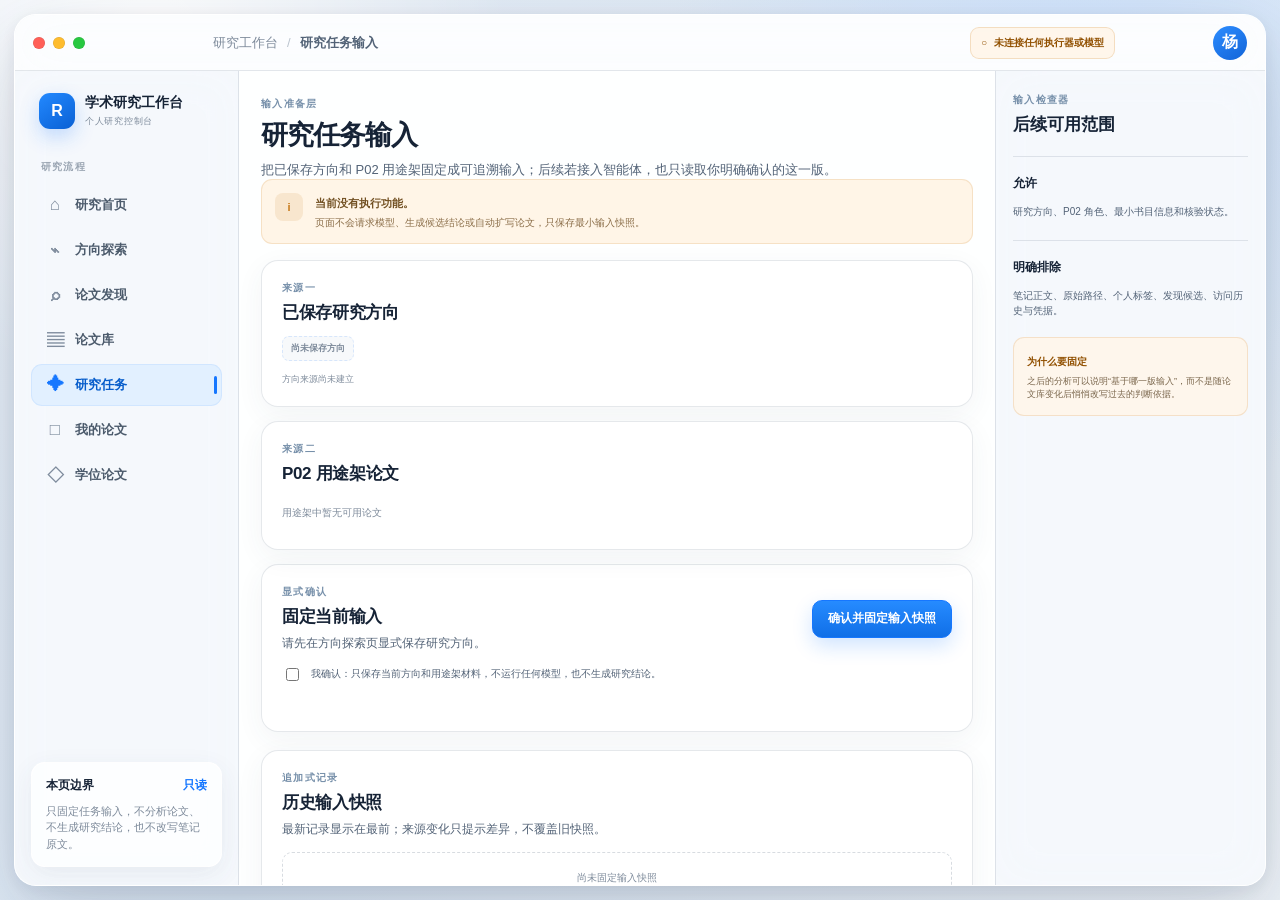
==== prototype/desktop/agent-tasks.html @ 5d662f17 "feat: add fixed research task input snapshots" ====
<!doctype html>
<html lang="zh-CN">
  <head>
    <meta charset="UTF-8" />
    <meta name="viewport" content="width=device-width, initial-scale=1" />
    <meta name="description" content="学术研究工作台只读研究任务输入快照与历史。" />
    <title>研究任务输入 · 学术研究工作台</title>
    <link rel="stylesheet" href="./styles.css" />
    <link rel="stylesheet" href="./agent-tasks.css" />
  </head>
  <body class="agent-tasks-page">
    <main class="app-window" aria-label="研究任务输入工作台">
      <header class="window-bar">
        <div class="traffic-lights" aria-hidden="true">
          <span class="traffic-light traffic-light--red"></span>
          <span class="traffic-light traffic-light--yellow"></span>
          <span class="traffic-light traffic-light--green"></span>
        </div>
        <div class="window-context"><span class="context-kicker">研究工作台</span><span class="context-divider">/</span><strong>研究任务输入</strong></div>
        <div class="agent-model-boundary" role="status"><span aria-hidden="true">○</span>未连接任何执行器或模型</div>
        <div class="window-actions"><button class="avatar-button" type="button" aria-label="用户菜单">杨</button></div>
      </header>

      <div class="workspace-shell agent-task-shell">
        <aside class="sidebar">
          <a class="brand" href="./index.html" aria-label="返回研究首页">
            <span class="brand-mark" aria-hidden="true">R</span>
            <span><strong>学术研究工作台</strong><small>个人研究控制台</small></span>
          </a>
          <nav class="primary-nav" aria-label="主导航">
            <p class="nav-caption">研究流程</p>
            <a class="nav-item" href="./index.html"><span aria-hidden="true">⌂</span><span>研究首页</span></a>
            <a class="nav-item" href="./directions.html"><span aria-hidden="true">⌁</span><span>方向探索</span></a>
            <a class="nav-item" href="../../local_library_output/desktop/discovery.html"><span aria-hidden="true">⌕</span><span>论文发现</span></a>
            <a class="nav-item" href="../../local_library_output/desktop/library.html"><span aria-hidden="true">▤</span><span>论文库</span></a>
            <a class="nav-item nav-item--active" href="./agent-tasks.html" aria-current="page"><span aria-hidden="true">✦</span><span>研究任务</span></a>
            <a class="nav-item" href="./p02.html"><span aria-hidden="true">□</span><span>我的论文</span></a>
            <a class="nav-item" href="./index.html#thesis"><span aria-hidden="true">◇</span><span>学位论文</span></a>
          </nav>
          <section class="sidebar-plan" aria-labelledby="snapshot-boundary-title">
            <div class="plan-title-row"><h2 id="snapshot-boundary-title">本页边界</h2><strong>只读</strong></div>
            <p>只固定任务输入，不分析论文、不生成研究结论，也不改写笔记原文。</p>
          </section>
        </aside>

        <section class="main-column agent-task-main">
          <div class="page-heading">
            <div>
              <p class="eyebrow">输入准备层</p>
              <h1>研究任务输入</h1>
              <p>把已保存方向和 P02 用途架固定成可追溯输入；后续若接入智能体，也只读取你明确确认的这一版。</p>
            </div>
          </div>

          <section class="theory-boundary" aria-label="模型连接边界">
            <span aria-hidden="true">i</span>
            <div><strong>当前没有执行功能。</strong><p>页面不会请求模型、生成候选结论或自动扩写论文，只保存最小输入快照。</p></div>
          </section>

          <div class="agent-input-grid">
            <section class="panel agent-input-card" aria-labelledby="agent-direction-title">
              <div class="section-heading"><div><p class="eyebrow">来源一</p><h2 id="agent-direction-title">已保存研究方向</h2></div></div>
              <div class="agent-tag-list" id="agent-direction-tags"></div>
              <p class="agent-source-meta" id="agent-direction-meta">正在读取方向来源</p>
            </section>

            <section class="panel agent-input-card" aria-labelledby="agent-paper-title">
              <div class="section-heading"><div><p class="eyebrow">来源二</p><h2 id="agent-paper-title">P02 用途架论文</h2></div></div>
              <ul class="agent-paper-list" id="agent-paper-list"></ul>
            </section>
          </div>

          <section class="panel agent-confirm-panel" aria-labelledby="agent-confirm-title">
            <div class="section-heading">
              <div><p class="eyebrow">显式确认</p><h2 id="agent-confirm-title">固定当前输入</h2><p id="agent-input-status" aria-live="polite">正在核对输入</p></div>
              <button class="button button--primary" id="save-input-snapshot" type="button">确认并固定输入快照</button>
            </div>
            <label class="agent-confirm-check"><input id="snapshot-confirm" type="checkbox" />我确认：只保存当前方向和用途架材料，不运行任何模型，也不生成研究结论。</label>
            <p class="agent-page-status" id="agent-page-status" role="status" aria-live="polite"></p>
          </section>

          <section class="panel" aria-labelledby="snapshot-history-title">
            <div class="section-heading">
              <div><p class="eyebrow">追加式记录</p><h2 id="snapshot-history-title">历史输入快照</h2><p>最新记录显示在最前；来源变化只提示差异，不覆盖旧快照。</p></div>
            </div>
            <ol class="agent-snapshot-history" id="snapshot-history"></ol>
          </section>
        </section>

        <aside class="inspector agent-task-inspector" aria-labelledby="agent-inspector-title">
          <div class="inspector-heading"><div><p class="eyebrow">输入检查器</p><h2 id="agent-inspector-title">后续可用范围</h2></div></div>
          <section class="inspector-section"><h3>允许</h3><p>研究方向、P02 角色、最小书目信息和核验状态。</p></section>
          <section class="inspector-section"><h3>明确排除</h3><p>笔记正文、原始路径、个人标签、发现候选、访问历史与凭据。</p></section>
          <section class="agent-inspector-boundary"><strong>为什么要固定</strong><p>之后的分析可以说明“基于哪一版输入”，而不是随论文库变化后悄悄改写过去的判断依据。</p></section>
        </aside>
      </div>
    </main>
    <script type="module" src="./agent-tasks.mjs"></script>
  </body>
</html>
---- prototype/desktop/styles.css ----
:root {
  color-scheme: light;
  --ink: #162336;
  --ink-soft: #536377;
  --muted: #7e8b9b;
  --line: rgba(40, 64, 91, 0.12);
  --line-strong: rgba(40, 64, 91, 0.18);
  --surface: rgba(255, 255, 255, 0.92);
  --surface-solid: #ffffff;
  --surface-subtle: #f5f8fb;
  --blue: #1677ff;
  --blue-deep: #075dcb;
  --blue-soft: #eaf4ff;
  --green: #1f9d6a;
  --green-soft: #eaf8f2;
  --amber: #c77818;
  --amber-deep: #915000;
  --amber-soft: #fff5e7;
  --shadow: 0 30px 80px rgba(35, 52, 75, 0.18), 0 4px 18px rgba(35, 52, 75, 0.08);
  font-family: -apple-system, BlinkMacSystemFont, "SF Pro Display", "PingFang SC", "Microsoft YaHei", sans-serif;
}

* { box-sizing: border-box; }

html { min-width: 1220px; height: 100%; min-height: 0; overflow: hidden; background: #dfe8f3; }

body {
  margin: 0;
  height: 100vh;
  min-height: 0;
  padding: 14px;
  color: var(--ink);
  background:
    radial-gradient(circle at 16% 8%, rgba(255, 255, 255, 0.96), transparent 28%),
    radial-gradient(circle at 88% 18%, rgba(210, 231, 255, 0.82), transparent 32%),
    linear-gradient(135deg, #e8eef5 0%, #dce8f5 48%, #eef3f8 100%);
  overflow: hidden;
}

button, input, select { font: inherit; }
button, a, select { -webkit-tap-highlight-color: transparent; }
a { color: inherit; text-decoration: none; }
button { color: inherit; }

.app-window {
  width: 100%;
  min-width: 1192px;
  height: 100%;
  min-height: 0;
  margin: 0;
  overflow: hidden;
  border: 1px solid rgba(255, 255, 255, 0.92);
  border-radius: 22px;
  background: rgba(246, 249, 252, 0.92);
  box-shadow: var(--shadow);
  backdrop-filter: blur(26px) saturate(135%);
}

.window-bar {
  height: 56px;
  display: grid;
  grid-template-columns: 160px 1fr minmax(320px, 430px) 112px;
  align-items: center;
  gap: 20px;
  padding: 0 18px;
  border-bottom: 1px solid var(--line);
  background: rgba(255, 255, 255, 0.68);
  backdrop-filter: blur(24px) saturate(150%);
}

.traffic-lights { display: flex; gap: 8px; align-items: center; }
.traffic-light { width: 12px; height: 12px; border-radius: 50%; box-shadow: inset 0 0 0 0.5px rgba(0,0,0,.12); }
.traffic-light--red { background: #ff5f57; }
.traffic-light--yellow { background: #febc2e; }
.traffic-light--green { background: #28c840; }

.window-context { display: flex; gap: 9px; align-items: center; font-size: 13px; color: var(--ink-soft); }
.context-kicker { color: var(--muted); }
.context-divider { color: #bbc4ce; }

.command-search {
  min-height: 36px;
  display: grid;
  grid-template-columns: auto 1fr auto;
  gap: 9px;
  align-items: center;
  padding: 0 11px;
  border: 1px solid var(--line-strong);
  border-radius: 10px;
  background: rgba(255,255,255,.82);
  color: var(--muted);
  box-shadow: inset 0 1px rgba(255,255,255,.9);
}
.command-search input { min-width: 0; border: 0; outline: 0; background: transparent; color: var(--ink); }
.command-search:focus-within { border-color: rgba(22,119,255,.52); box-shadow: 0 0 0 3px rgba(22,119,255,.12), inset 0 1px rgba(255,255,255,.9); }
.command-search kbd { padding: 2px 6px; border: 1px solid var(--line); border-radius: 5px; background: #f7f9fb; color: var(--muted); font-size: 11px; }

.window-actions { display: flex; justify-content: flex-end; align-items: center; gap: 8px; }
.icon-button, .avatar-button { width: 34px; height: 34px; border: 0; border-radius: 10px; cursor: pointer; }
.icon-button { background: rgba(255,255,255,.64); color: var(--ink-soft); }
.avatar-button { border-radius: 50%; background: linear-gradient(145deg, #2d8dff, #1264d8); color: white; font-weight: 700; }

.workspace-shell {
  height: calc(100% - 56px);
  display: grid;
  grid-template-columns: 242px minmax(690px, 1fr) 294px;
}

.sidebar, .inspector {
  min-height: 0;
  background: rgba(245, 249, 253, 0.72);
  backdrop-filter: blur(22px) saturate(140%);
}

.sidebar {
  position: relative;
  padding: 22px 16px 18px;
  border-right: 1px solid var(--line);
}

.brand { display: flex; align-items: center; gap: 10px; padding: 0 8px 22px; }
.brand-mark { width: 36px; height: 36px; display: grid; place-items: center; border-radius: 11px; background: linear-gradient(145deg, #2389ff, #0960d4); color: white; font-weight: 800; box-shadow: 0 8px 20px rgba(22,119,255,.24); }
.brand strong { display: block; font-size: 14px; }
.brand small { display: block; margin-top: 3px; color: var(--muted); font-size: 9px; letter-spacing: .08em; }

.nav-caption { margin: 9px 10px 7px; color: #9aa5b2; font-size: 10px; font-weight: 700; letter-spacing: .12em; text-transform: uppercase; }
.nav-caption--spaced { margin-top: 20px; }
.primary-nav { display: grid; gap: 3px; }
.nav-item { position: relative; min-height: 42px; display: grid; grid-template-columns: 24px 1fr; align-items: center; gap: 8px; padding: 0 12px; border-radius: 11px; color: #4c5b6c; font-size: 13px; font-weight: 600; }
.nav-item > span:first-child { color: #7f8c9d; font-size: 17px; text-align: center; }
.nav-item:hover { background: rgba(255,255,255,.72); }
.nav-item--active { background: rgba(224, 239, 255, .92); color: var(--blue-deep); box-shadow: inset 0 0 0 1px rgba(22,119,255,.08); }
.nav-item--active::after { content: ""; position: absolute; right: 5px; width: 3px; height: 18px; border-radius: 999px; background: var(--blue); }
.nav-item--active > span:first-child { color: var(--blue); }

.sidebar-plan { position: absolute; left: 16px; right: 16px; bottom: 18px; padding: 14px; border: 1px solid rgba(255,255,255,.9); border-radius: 14px; background: rgba(255,255,255,.76); box-shadow: 0 8px 26px rgba(55,76,102,.08); }
.plan-title-row, .progress-header, .inspector-title-row { display: flex; align-items: center; justify-content: space-between; gap: 12px; }
.sidebar-plan h2, .progress-header h3, .inspector-title-row h3 { margin: 0; font-size: 12px; }
.sidebar-plan strong { color: var(--blue); font-size: 12px; }
.sidebar-plan p { margin: 9px 0 0; color: var(--muted); font-size: 11px; line-height: 1.5; }
.progress-track { height: 5px; margin-top: 9px; overflow: hidden; border-radius: 999px; background: #e6ebf0; }
.progress-track span { display: block; height: 100%; border-radius: inherit; background: linear-gradient(90deg, #36a0ff, #1677ff); }

.main-column { min-width: 0; min-height: 0; overflow-y: auto; padding: 26px 30px 48px; background: rgba(255,255,255,.88); scroll-behavior: smooth; }
.page-heading { display: flex; justify-content: space-between; gap: 24px; align-items: flex-start; }
.eyebrow { margin: 0 0 6px; color: #7790aa; font-size: 10px; font-weight: 800; letter-spacing: .13em; }
.page-heading h1 { margin: 0; font-size: clamp(25px, 2.1vw, 34px); letter-spacing: -.035em; }
.page-heading > div:first-child > p:last-child { margin: 8px 0 0; color: var(--ink-soft); font-size: 13px; }
.heading-actions { display: flex; flex-shrink: 0; gap: 9px; padding-top: 2px; }
.heading-actions .button { white-space: nowrap; }
.button { min-height: 38px; display: inline-flex; align-items: center; justify-content: center; gap: 7px; padding: 0 15px; border: 1px solid transparent; border-radius: 10px; cursor: pointer; font-weight: 700; font-size: 12px; }
.button--primary { border-color: var(--blue); background: linear-gradient(180deg, #268bff, #106fe7); color: white; box-shadow: 0 8px 20px rgba(22,119,255,.2); }
.button--secondary { border-color: var(--line-strong); background: rgba(255,255,255,.82); color: var(--ink-soft); }
.button--small { min-height: 34px; padding-inline: 13px; }
.button--full { width: 100%; }
.text-button { border: 0; background: transparent; color: var(--blue-deep); cursor: pointer; font-size: 12px; font-weight: 700; }

.research-path { margin-top: 24px; padding: 18px 20px 16px; border: 1px solid var(--line); border-radius: 16px; background: linear-gradient(145deg, rgba(246,250,255,.96), rgba(255,255,255,.92)); }
.section-heading { display: flex; justify-content: space-between; align-items: flex-start; gap: 20px; }
.section-heading--compact { align-items: center; }
.section-heading h2 { margin: 0; font-size: 17px; letter-spacing: -.02em; }
.section-heading p:last-child:not(.eyebrow) { max-width: 620px; margin: 6px 0 0; color: var(--ink-soft); font-size: 12px; line-height: 1.55; }
.path-summary { padding: 6px 10px; border: 1px solid rgba(22,119,255,.14); border-radius: 8px; background: var(--blue-soft); color: var(--blue-deep); font-size: 11px; font-weight: 700; }
.path-steps { list-style: none; display: grid; grid-template-columns: repeat(6, 1fr); gap: 0; margin: 17px 0 0; padding: 0; }
.path-step { position: relative; min-width: 0; display: grid; grid-template-columns: 28px 1fr; grid-template-rows: auto auto; column-gap: 9px; align-items: center; color: var(--muted); }
.path-step:not(:last-child)::after { content: ""; position: absolute; top: 14px; left: calc(100% - 20px); right: 10px; height: 1px; background: #d9e1e9; }
.path-step > span { grid-row: 1 / 3; width: 28px; height: 28px; display: grid; place-items: center; border: 1px solid #d4dde6; border-radius: 50%; background: white; font-size: 11px; font-weight: 800; }
.path-step strong { overflow: hidden; color: var(--ink-soft); font-size: 12px; text-overflow: ellipsis; white-space: nowrap; }
.path-step small { margin-top: 2px; font-size: 10px; }
.path-step--done > span { border-color: #8ed8bb; background: var(--green-soft); color: var(--green); }
.path-step--active > span { border-color: var(--blue); background: var(--blue); color: white; box-shadow: 0 0 0 4px rgba(22,119,255,.10); }
.path-step--active strong { color: var(--blue-deep); }

.panel { margin-top: 18px; padding: 20px; border: 1px solid var(--line); border-radius: 17px; background: var(--surface-solid); box-shadow: 0 8px 28px rgba(47,68,92,.055); }
.filter-grid { display: grid; grid-template-columns: repeat(3, minmax(0, 1fr)); gap: 10px 12px; margin-top: 18px; }
.filter-group { min-width: 0; margin: 0; padding: 10px 12px 12px; border: 1px solid var(--line); border-radius: 12px; background: #fbfcfe; }
.filter-group:last-child { grid-column: 1 / -1; }
.filter-group legend { padding: 0 5px; color: #586c81; font-size: 11px; font-weight: 800; }
.filter-chip { min-height: 30px; margin: 3px 5px 0 0; padding: 0 10px; border: 1px solid #dde5ed; border-radius: 8px; background: white; color: #5a697a; cursor: pointer; font-size: 11px; }
.filter-chip:hover { border-color: #a9cbee; }
.filter-chip--selected { border-color: rgba(22,119,255,.34); background: var(--blue-soft); color: var(--blue-deep); font-weight: 700; box-shadow: inset 0 0 0 1px rgba(22,119,255,.04); }
.filter-footer { display: flex; justify-content: space-between; align-items: center; gap: 18px; margin-top: 16px; padding-top: 14px; border-top: 1px solid var(--line); }
.filter-footer p { margin: 0; color: var(--muted); font-size: 11px; }
.filter-footer p strong { color: var(--ink-soft); }
.selection-dot { display: inline-block; width: 7px; height: 7px; margin-right: 7px; border-radius: 50%; background: var(--blue); box-shadow: 0 0 0 4px var(--blue-soft); }

.direction-snapshot { display: grid; grid-template-columns: minmax(0, 1.35fr) minmax(250px, .65fr); gap: 14px; margin-top: 17px; }
.direction-snapshot-main, .direction-next-card { border: 1px solid var(--line); border-radius: 14px; }
.direction-snapshot-main { padding: 16px; background: linear-gradient(145deg, #fbfdff, #f3f8ff); }
.direction-snapshot-main h3 { margin: 0; font-size: 14px; }
.direction-tag-list { display: flex; flex-wrap: wrap; gap: 7px; margin-top: 13px; }
.direction-tag-list span { padding: 5px 8px; border: 1px solid rgba(22,119,255,.16); border-radius: 7px; background: white; color: var(--blue-deep); font-size: 10px; font-weight: 700; }
.direction-metrics { display: grid; grid-template-columns: repeat(3, 1fr); gap: 8px; margin: 15px 0 0; padding-top: 13px; border-top: 1px solid var(--line); }
.direction-metrics div { display: flex; align-items: baseline; justify-content: space-between; gap: 8px; }
.direction-metrics dt { color: var(--muted); font-size: 10px; }
.direction-metrics dd { margin: 0; color: var(--ink); font-size: 13px; font-weight: 800; }
.direction-next-card { display: grid; grid-template-columns: 30px 1fr; align-content: start; gap: 10px; padding: 15px; background: linear-gradient(150deg, #fff, #f6fbf8); }
.direction-next-card .button { grid-column: 1 / -1; margin-top: 4px; }
.direction-next-icon { width: 30px; height: 30px; display: grid; place-items: center; border-radius: 9px; background: var(--green-soft); color: var(--green); font-weight: 900; }
.direction-next-card strong { font-size: 12px; }
.direction-next-card p { margin: 5px 0 0; color: var(--ink-soft); font-size: 10px; line-height: 1.5; }

.discovery-command-summary { display: flex; align-items: center; gap: 9px; font-size: 12px; }
.discovery-shell { grid-template-columns: 242px minmax(690px, 1fr) 300px; }
.discovery-main { padding-bottom: 34px; }
.discovery-panel { margin-top: 22px; }
.discovery-mode-tabs { display: flex; gap: 6px; padding: 5px; border: 1px solid var(--line); border-radius: 12px; background: var(--surface-subtle); }
.discovery-mode-tabs button { min-height: 34px; padding: 0 13px; border: 0; border-radius: 8px; background: transparent; color: var(--ink-soft); cursor: pointer; font-weight: 700; font-size: 12px; }
.discovery-mode-tabs button[aria-selected="true"] { background: white; color: var(--blue-deep); box-shadow: 0 3px 10px rgba(47,68,92,.09); }
.discovery-panel > section { margin-top: 20px; }
.discovery-form { display: grid; grid-template-columns: minmax(0, 1fr) minmax(180px, .42fr); gap: 12px; margin-top: 17px; }
.discovery-form label { display: grid; gap: 6px; color: var(--ink-soft); font-size: 11px; font-weight: 700; }
.discovery-form textarea, .discovery-form input, .discovery-form select { width: 100%; min-width: 0; border: 1px solid var(--line-strong); border-radius: 9px; background: white; color: var(--ink); padding: 9px 10px; resize: vertical; outline: 0; font: inherit; font-weight: 500; }
.discovery-form textarea:focus, .discovery-form input:focus, .discovery-form select:focus { border-color: rgba(22,119,255,.55); box-shadow: 0 0 0 3px rgba(22,119,255,.1); }
.discovery-form-actions { display: flex; grid-column: 1 / -1; gap: 9px; }
.discovery-status { min-height: 18px; margin: 12px 0 0; color: var(--muted); font-size: 11px; line-height: 1.5; }
.discovery-results { margin-top: 16px; padding-top: 15px; border-top: 1px solid var(--line); outline: 0; }
.result-header { display: flex; align-items: center; justify-content: space-between; gap: 10px; }
.result-header h3, .access-result h3 { margin: 0; font-size: 13px; }
.result-header span { color: var(--muted); font-size: 11px; }
.discovery-result-list, .candidate-queue-list { display: grid; gap: 9px; margin-top: 12px; }
.discovery-result-card, .candidate-queue-card { padding: 12px; border: 1px solid var(--line); border-radius: 11px; background: linear-gradient(145deg, #fff, #f8fbfe); }
.discovery-result-card h3, .candidate-queue-card h3 { margin: 0; font-size: 12px; line-height: 1.45; }
.discovery-result-card p, .candidate-queue-card p { margin: 6px 0 0; color: var(--muted); font-size: 10px; line-height: 1.45; }
.discovery-result-card > div, .candidate-queue-card > div { display: flex; flex-wrap: wrap; gap: 7px; margin-top: 10px; }
.discovery-result-card a, .discovery-result-card button, .candidate-queue-card button { border: 1px solid rgba(22,119,255,.18); border-radius: 7px; background: white; color: var(--blue-deep); padding: 5px 8px; cursor: pointer; font-size: 10px; font-weight: 700; }
.access-guide { padding-top: 1px; }
.access-result { margin-top: 16px; padding: 14px; border: 1px solid rgba(22,119,255,.16); border-radius: 12px; background: var(--blue-soft); }
.access-result > p, .access-result ol { color: var(--ink-soft); font-size: 11px; line-height: 1.6; }
.access-result li { margin: 5px 0; }
.access-result a { color: var(--blue-deep); text-decoration: underline; text-underline-offset: 2px; }
.access-result label { display: grid; gap: 6px; margin-top: 12px; color: var(--ink-soft); font-size: 11px; font-weight: 700; }
.access-warnings { margin: 11px 0 0; padding-left: 18px; color: var(--amber-deep); font-size: 10px; line-height: 1.5; }
.discovery-inspector { padding: 24px 16px; overflow-y: auto; }
.candidate-boundary { margin: 13px 0; padding: 10px; border-radius: 10px; background: var(--amber-soft); color: var(--amber-deep); font-size: 11px; line-height: 1.5; }
.candidate-counts { display: grid; grid-template-columns: repeat(2, 1fr); gap: 8px; margin: 0; }
.candidate-counts div { padding: 9px; border: 1px solid var(--line); border-radius: 9px; background: white; }
.candidate-counts dt { color: var(--muted); font-size: 10px; }.candidate-counts dd { margin: 5px 0 0; color: var(--ink); font-size: 17px; font-weight: 800; }

.reading-summary-grid { display: grid; grid-template-columns: repeat(3, 1fr); gap: 12px; margin-top: 16px; }
.reading-summary-grid article { display: grid; grid-template-columns: 1fr auto; align-items: center; gap: 8px; padding: 14px; border: 1px solid var(--line); border-radius: 12px; background: linear-gradient(150deg, #fff, #f9fbfd); }
.reading-summary-grid strong { font-size: 22px; }
.reading-summary-grid small { grid-column: 1 / -1; color: var(--muted); font-size: 10px; }

.project-grid { display: grid; grid-template-columns: repeat(3, minmax(0, 1fr)); gap: 12px; margin-top: 16px; }
.project-card { min-width: 0; padding: 15px; border: 1px solid var(--line); border-radius: 13px; background: linear-gradient(160deg, #fff, #f9fbfd); }
.project-card--published { background: linear-gradient(160deg, #fff, #f3fbf7); }
.project-card--active { border-color: rgba(22,119,255,.25); background: linear-gradient(160deg, #fff, #eef6ff); box-shadow: 0 10px 24px rgba(22,119,255,.08); }
.project-card-top { display: flex; justify-content: space-between; align-items: center; gap: 9px; }
code { padding: 3px 6px; border-radius: 6px; background: #edf1f5; color: #34465a; font-family: "SFMono-Regular", Consolas, monospace; font-size: 10px; font-weight: 800; }
.status { display: inline-flex; align-items: center; min-height: 23px; padding: 0 8px; border-radius: 999px; background: #eef1f4; color: #667487; font-size: 10px; font-weight: 800; }
.status--published { background: var(--green-soft); color: var(--green); }
.status--active { background: var(--blue-soft); color: var(--blue-deep); }
.project-card h3 { min-height: 40px; margin: 13px 0 7px; font-size: 13px; line-height: 1.5; }
.project-card p { min-height: 51px; margin: 0; color: var(--ink-soft); font-size: 11px; line-height: 1.55; }
.project-meta { display: flex; justify-content: space-between; gap: 8px; margin-top: 12px; padding-top: 10px; border-top: 1px solid var(--line); color: var(--muted); font-size: 10px; }
.project-card-link { display: block; border-radius: 10px; }
.project-card-link:focus-visible { outline: 3px solid rgba(22,119,255,.22); outline-offset: 4px; }

.sort-control { display: flex; align-items: center; gap: 7px; color: var(--muted); font-size: 11px; }
.sort-control select { min-height: 32px; padding: 0 28px 0 10px; border: 1px solid var(--line-strong); border-radius: 8px; background: white; color: var(--ink-soft); }
.direction-library-toolbar { display: flex; justify-content: space-between; align-items: center; gap: 18px; margin-top: 15px; padding-bottom: 12px; border-bottom: 1px solid var(--line); }
.state-tabs { display: flex; gap: 5px; }
.state-tab { min-height: 31px; padding: 0 10px; border: 0; border-radius: 8px; background: transparent; color: var(--muted); cursor: pointer; font-size: 11px; }
.state-tab span { margin-left: 4px; }
.state-tab--active { background: var(--blue-soft); color: var(--blue-deep); font-weight: 800; }
.direction-library-toolbar > p { margin: 0; color: var(--muted); font-size: 10px; }
.paper-list { display: grid; }
.paper-row { display: grid; grid-template-columns: 58px minmax(0, 1fr) 116px 34px; gap: 12px; align-items: center; padding: 14px 4px; border-bottom: 1px solid var(--line); }
.paper-row:last-child { border-bottom: 0; }
.paper-state { justify-self: start; padding: 5px 8px; border-radius: 7px; background: #f0f2f5; color: #6f7c8b; font-size: 10px; font-weight: 800; }
.paper-state--completed { background: var(--green-soft); color: var(--green); }
.paper-state--reading { background: var(--blue-soft); color: var(--blue-deep); }
.paper-state--queued { background: var(--amber-soft); color: var(--amber); }
.paper-main { min-width: 0; }
.paper-title-row { display: flex; align-items: center; gap: 8px; color: var(--muted); font-size: 10px; }
.paper-main h3 { margin: 6px 0 3px; overflow: hidden; font-size: 12px; text-overflow: ellipsis; white-space: nowrap; }
.paper-main p { margin: 0; overflow: hidden; color: var(--ink-soft); font-size: 11px; text-overflow: ellipsis; white-space: nowrap; }
.paper-contribution { display: grid; justify-items: start; gap: 6px; }
.paper-contribution small { color: var(--muted); font-size: 10px; }
.contribution { padding: 4px 7px; border-radius: 6px; background: #eef2f6; color: #5f6f80; font-size: 10px; font-weight: 800; }
.contribution--foundational { background: #f0eefe; color: #6351bd; }
.contribution--method { background: var(--blue-soft); color: var(--blue-deep); }
.contribution--practical { background: var(--green-soft); color: var(--green); }
.contribution--combination { background: var(--amber-soft); color: var(--amber); }
.paper-action { width: 30px; height: 30px; border: 1px solid var(--line); border-radius: 8px; background: white; color: var(--blue); cursor: pointer; }
.empty-state { display: grid; justify-items: center; gap: 6px; padding: 34px; color: var(--ink-soft); }
.empty-state span { color: var(--muted); font-size: 11px; }

.inspector { overflow-y: auto; padding: 22px 18px; border-left: 1px solid var(--line); }
.inspector-heading { display: flex; justify-content: space-between; align-items: center; }
.inspector-heading h2 { margin: 0; font-size: 17px; }
.current-project-card { margin-top: 16px; padding: 15px; border: 1px solid rgba(22,119,255,.16); border-radius: 14px; background: rgba(255,255,255,.82); box-shadow: 0 8px 24px rgba(47,68,92,.06); }
.current-project-card h3 { margin: 13px 0 8px; font-size: 14px; line-height: 1.45; }
.current-project-card p { margin: 0; color: var(--ink-soft); font-size: 11px; line-height: 1.6; }
.inspector-section { margin-top: 20px; padding-top: 18px; border-top: 1px solid var(--line); }
.inspector-section > h3 { margin: 0 0 12px; font-size: 12px; }
.progress-header strong { color: var(--blue); font-size: 13px; }
.progress-track--blue { height: 6px; }
.progress-list { display: grid; gap: 8px; margin: 13px 0 0; }
.progress-list div { display: flex; justify-content: space-between; gap: 10px; font-size: 11px; }
.progress-list dt { color: var(--muted); }
.progress-list dd { margin: 0; color: var(--ink-soft); font-weight: 700; }
.count-badge { min-width: 22px; height: 22px; display: grid; place-items: center; border-radius: 999px; background: var(--amber-soft); color: var(--amber); font-size: 10px; font-weight: 800; }
.blocker-list, .check-list { list-style: none; display: grid; gap: 8px; margin: 12px 0 0; padding: 0; }
.blocker-list li { display: grid; grid-template-columns: 25px 1fr; gap: 9px; padding: 10px; border-radius: 10px; background: var(--amber-soft); }
.blocker-list li > span { width: 22px; height: 22px; display: grid; place-items: center; border-radius: 7px; background: rgba(199,120,24,.12); color: var(--amber); font-size: 10px; font-weight: 900; }
.blocker-list strong, .blocker-list small { display: block; }
.blocker-list strong { color: #725022; font-size: 11px; }
.blocker-list small { margin-top: 3px; color: #9a7a4e; font-size: 10px; line-height: 1.4; }
.check-list li { display: flex; align-items: center; gap: 8px; color: var(--ink-soft); font-size: 11px; }
.check-list span { color: var(--green); font-weight: 900; }
.thesis-map { margin-top: 20px; padding: 14px; border: 1px solid var(--line); border-radius: 13px; background: rgba(255,255,255,.78); }
.thesis-map h3 { margin: 0 0 6px; font-size: 13px; }
.thesis-map p:not(.eyebrow) { margin: 0 0 13px; color: var(--ink-soft); font-size: 11px; line-height: 1.5; }

/* Desktop paper library: all rules stay inside the generated library page. */
.library-page .library-shell {
  grid-template-columns: 242px minmax(690px, 1fr) 294px;
}
.library-page .library-sidebar { overflow-y: auto; }
.library-page .library-main {
  min-width: 0;
  padding: 22px 24px 42px;
  background: #fff;
}
.library-page .library-heading { align-items: center; }
.library-page .library-heading .heading-actions {
  max-width: 230px;
  display: grid;
  justify-items: end;
}
.library-page .library-heading .button[disabled] {
  cursor: not-allowed;
  opacity: .58;
  box-shadow: none;
}
.library-page .library-action-help {
  color: var(--muted);
  font-size: 9px;
  line-height: 1.45;
  text-align: right;
}
.library-page .library-shelf {
  margin-top: 20px;
  padding: 17px 18px 18px;
  border: 1px solid var(--line);
  border-radius: 16px;
  background: linear-gradient(145deg, #fbfdff, #f6f9fd);
}
.library-page .library-shelf-grid {
  display: grid;
  grid-template-columns: repeat(4, minmax(0, 1fr));
  gap: 9px;
  margin-top: 14px;
}
.library-page .library-shelf-slot {
  min-width: 0;
  display: grid;
  grid-template-columns: 28px minmax(0, 1fr);
  gap: 7px 9px;
  align-content: start;
  padding: 11px;
  border: 1px solid var(--line);
  border-radius: 11px;
  background: #fff;
  color: var(--ink-soft);
  cursor: pointer;
  text-align: left;
}
.library-page .library-shelf-slot--active {
  border-color: rgba(22,119,255,.32);
  background: var(--blue-soft);
  color: var(--blue-deep);
  box-shadow: inset 0 0 0 1px rgba(22,119,255,.05);
}
.library-page .library-shelf-icon {
  grid-row: 1 / 3;
  width: 28px;
  height: 28px;
  display: grid;
  place-items: center;
  border-radius: 8px;
  background: #eef4fa;
  color: var(--blue-deep);
  font-weight: 900;
}
.library-page .library-shelf-slot strong,
.library-page .library-shelf-slot small { display: block; }
.library-page .library-shelf-slot strong { color: var(--ink); font-size: 10px; line-height: 1.35; }
.library-page .library-shelf-slot small { margin-top: 3px; color: var(--muted); font-size: 9px; }
.library-page .library-shelf-titles,
.library-page .library-shelf-overflow {
  grid-column: 1 / -1;
  overflow-wrap: anywhere;
  font-size: 9px;
  line-height: 1.45;
}
.library-page .library-shelf-overflow { color: var(--blue-deep); font-weight: 800; }
.library-page .library-catalog { min-width: 0; margin-top: 20px; }
.library-page .library-toolbar {
  display: flex;
  flex-wrap: wrap;
  justify-content: space-between;
  align-items: end;
  gap: 16px;
  padding-bottom: 12px;
  border-bottom: 1px solid var(--line);
}
.library-page .library-toolbar h2 { margin: 0; font-size: 17px; }
.library-page .library-toolbar-actions { display: flex; align-items: end; gap: 8px; }
.library-page .library-sort-control {
  display: grid;
  gap: 4px;
  color: var(--muted);
  font-size: 9px;
  font-weight: 700;
}
.library-page .library-sort-control select,
.library-page .library-inspector-control select {
  min-height: 34px;
  padding: 0 28px 0 9px;
  border: 1px solid var(--line-strong);
  border-radius: 8px;
  background: #fff;
  color: var(--ink-soft);
}
.library-page .library-filter-panel {
  margin-top: 10px;
  border: 1px solid var(--line);
  border-radius: 12px;
  background: rgba(246,249,253,.84);
}
.library-page .library-filter-panel > summary {
  min-height: 34px;
  display: flex;
  align-items: center;
  padding: 0 11px;
  color: var(--ink-soft);
  cursor: pointer;
  font-size: 10px;
  font-weight: 800;
}
.library-page .library-filter-panel > form {
  display: grid;
  grid-template-columns: repeat(4, minmax(0, 1fr));
  gap: 7px;
  padding: 0 9px 9px;
}
.library-page .library-filter-panel fieldset {
  min-width: 0;
  margin: 0;
  padding: 6px 8px 8px;
  border: 1px solid var(--line);
  border-radius: 9px;
  background: rgba(255,255,255,.88);
}
.library-page .library-filter-panel legend {
  padding-inline: 4px;
  color: #596c80;
  font-size: 9px;
  font-weight: 800;
}
.library-page .library-filter-panel label {
  min-height: 24px;
  display: inline-flex;
  align-items: center;
  gap: 5px;
  margin-right: 8px;
  color: var(--ink-soft);
  font-size: 9px;
  line-height: 1.3;
}
.library-page .library-filter-panel input { accent-color: var(--blue); }
.library-page .facet-entry-bar {
  grid-column: 1 / -1;
  display: grid;
  grid-template-columns: repeat(5, minmax(0, 1fr));
  gap: 7px;
  margin-top: 2px;
}
.library-page .facet-entry-bar button {
  min-width: 0;
  min-height: 36px;
  padding: 6px 9px;
  border: 1px solid var(--line);
  border-radius: 9px;
  background: #fff;
  color: var(--ink-soft);
  cursor: pointer;
  font-size: 10px;
  font-weight: 800;
}
.library-page .facet-entry-bar button[aria-expanded="true"] {
  border-color: rgba(22,119,255,.34);
  background: var(--blue-soft);
  color: var(--blue-deep);
}
.library-page .selected-facet-chips {
  grid-column: 1 / -1;
  display: flex;
  flex-wrap: wrap;
  gap: 7px;
  align-items: center;
}
.library-page .selected-facet-chips > p { margin: 0; color: var(--muted); font-size: 9px; }
.library-page .selected-facet-chip {
  min-height: 36px;
  display: inline-flex;
  align-items: center;
  gap: 6px;
  padding-left: 9px;
  border: 1px solid rgba(22,119,255,.2);
  border-radius: 9px;
  background: #f5f9ff;
  color: var(--blue-deep);
  font-size: 9px;
  font-weight: 800;
}
.library-page .selected-facet-chip small { color: var(--ink-soft); font-size: 8px; }
.library-page .selected-facet-chip button {
  min-height: 36px;
  padding: 0 9px;
  border: 0;
  border-left: 1px solid rgba(22,119,255,.16);
  border-radius: 0 8px 8px 0;
  background: #fff;
  color: var(--blue-deep);
  cursor: pointer;
  font-size: 9px;
  font-weight: 800;
}
.library-page .facet-panel {
  grid-column: 1 / -1;
  display: grid;
  grid-template-columns: repeat(2, minmax(0, 1fr));
  gap: 9px;
  overflow: visible;
  padding: 10px;
  border: 1px solid rgba(22,119,255,.16);
  border-radius: 11px;
  background: #f8fbff;
}
.library-page .facet-panel[hidden] { display: none; }
.library-page .facet-group {
  min-width: 0;
  padding: 9px;
  border: 1px solid var(--line);
  border-radius: 9px;
  background: #fff;
}
.library-page .facet-group h3 { margin: 0 0 7px; color: #596c80; font-size: 10px; }
.library-page .facet-options { display: flex; flex-wrap: wrap; gap: 6px; }
.library-page .library-filter-panel .facet-option {
  min-height: 36px;
  display: inline-grid;
  grid-template-columns: auto auto;
  grid-template-rows: auto auto;
  column-gap: 5px;
  align-items: center;
  margin: 0;
  padding: 4px 8px;
  border: 1px solid var(--line);
  border-radius: 8px;
  background: #fff;
  cursor: pointer;
}
.library-page .facet-option input { grid-row: 1 / 3; margin: 0; }
.library-page .facet-option span { color: var(--ink-soft); font-size: 9px; font-weight: 700; }
.library-page .facet-option small { color: var(--muted); font-size: 8px; }
.library-page .facet-option[data-empty] { cursor: not-allowed; }
.library-page .facet-option[data-empty] span,
.library-page .facet-option[data-empty] small { text-decoration: line-through; }
.library-page .library-result-heading {
  display: flex;
  justify-content: space-between;
  align-items: baseline;
  gap: 16px;
  margin-top: 14px;
}
.library-page .library-result-heading h2 { margin: 0; font-size: 13px; }
.library-page .library-result-heading p { margin: 0; color: var(--muted); font-size: 9px; }
.library-page .library-result-summary { display: grid; gap: 3px; text-align: right; }
.library-page #library-coverage-summary { color: var(--ink-soft); font-weight: 800; }
.library-page .library-list-view { min-width: 0; }
.library-page .library-table-wrap {
  min-width: 0;
  margin-top: 8px;
  overflow-x: auto;
  border: 1px solid var(--line);
  border-radius: 12px;
  background: #fff;
}
.library-page .library-paper-list { min-width: 720px; }
.paper-library-page .library-note-group { min-width: 0; }
.paper-library-page .library-note-group + .library-note-group { border-top: 1px solid var(--line-strong); }
.paper-library-page .library-note-group-heading {
  margin: 0;
  padding: 9px 12px;
  border-bottom: 1px solid var(--line);
  background: #f7f9fc;
  color: var(--ink-soft);
  font-size: 10px;
  font-weight: 900;
  line-height: 1.4;
}
.library-page .library-paper-row {
  display: grid;
  grid-template-columns: 58px minmax(250px, 1fr) minmax(250px, .9fr);
  gap: 11px;
  align-items: center;
  padding: 11px 12px;
  border-bottom: 1px solid var(--line);
  background: #fff;
}
.library-page .library-paper-row:last-child { border-bottom: 0; }
.library-page .library-paper-row--selected {
  background: linear-gradient(90deg, var(--blue-soft), #fff 66%);
  box-shadow: inset 3px 0 var(--blue);
}
.library-page .library-paper-select {
  justify-self: start;
  padding: 0;
  border: 0;
  background: transparent;
  cursor: pointer;
}
.library-page .library-row-state {
  justify-self: start;
  padding: 5px 7px;
  border-radius: 7px;
  background: #eef2f6;
  color: var(--ink-soft);
  font-size: 9px;
  font-weight: 800;
}
.library-page .library-row-main { min-width: 0; display: grid; gap: 3px; }
.library-page .library-row-meta { display: flex; align-items: center; gap: 8px; color: var(--muted); font-size: 9px; }
.library-page .library-paper-title {
  width: fit-content;
  max-width: 100%;
  min-height: 28px;
  padding: 2px 0;
  border: 0;
  background: transparent;
  color: var(--ink);
  cursor: pointer;
  overflow-wrap: anywhere;
  text-align: left;
}
.library-page .library-paper-title > strong { font-size: 11px; line-height: 1.4; }
.library-page .library-paper-title:hover { color: var(--blue-deep); text-decoration: underline; text-underline-offset: 3px; }
.library-page .library-paper-title:focus-visible {
  outline: 3px solid rgba(22,119,255,.28);
  outline-offset: 3px;
  border-radius: 4px;
}
.library-page .library-row-main > span:not(.library-row-meta) { overflow-wrap: anywhere; color: var(--ink-soft); font-size: 9px; line-height: 1.4; }
.library-page .library-row-source { display: flex; min-width: 0; gap: 5px; align-items: baseline; }
.library-page .library-identity-badge[hidden],
.library-page .library-row-source[hidden] { display: none !important; }
.library-page .library-row-source strong { flex: 0 0 auto; color: var(--ink-soft); font-size: 9px; font-weight: 700; }
.library-page .library-row-source [data-relative-path] { min-width: 0; overflow-wrap: anywhere; }
.library-page .library-search-hits:empty { display: none; }
.library-page .library-search-hits:not(:empty) { color: var(--blue-deep) !important; }
.library-page .library-row-evidence { overflow-wrap: anywhere; color: var(--ink-soft); font-size: 9px; line-height: 1.5; }
.library-page .library-paper-select:hover .library-row-state { background: var(--blue-soft); color: var(--blue-deep); }
.library-page .library-empty-state,
.library-page .library-error-state {
  justify-items: center;
  gap: 6px;
  margin-top: 8px;
  padding: 28px;
  border: 1px dashed var(--line-strong);
  border-radius: 12px;
  background: #fbfcfe;
  color: var(--ink-soft);
  text-align: center;
}
.library-page .library-empty-state:not([hidden]),
.library-page .library-error-state:not([hidden]) { display: grid; }
.library-page .library-empty-state strong,
.library-page .library-error-state strong { color: var(--ink); font-size: 12px; }
.library-page .library-empty-state p,
.library-page .library-error-state p { margin: 0; color: var(--muted); font-size: 10px; }
.library-page .library-inspector {
  min-width: 0;
  overflow-y: auto;
  background: rgba(245,249,253,.76);
}
.library-page .library-inspector-empty {
  display: grid;
  justify-items: center;
  gap: 7px;
  margin-top: 44px;
  color: var(--muted);
  text-align: center;
}
.library-page .library-inspector-empty > span { font-size: 24px; }
.library-page .library-inspector-empty strong { color: var(--ink-soft); font-size: 12px; }
.library-page .library-inspector-empty p { margin: 0; font-size: 10px; line-height: 1.5; }
.library-page .library-inspector-paper-heading { margin-top: 16px; }
.library-page .library-inspector-paper-heading h3 { margin: 10px 0 0; font-size: 13px; line-height: 1.45; }
.library-page .library-inspector-paper-heading p { margin: 5px 0 0; color: var(--muted); font-size: 9px; line-height: 1.45; }
.library-page .library-status-list { display: flex; flex-wrap: wrap; gap: 5px; margin-top: 11px; }
.library-page .library-identity-context { display: grid; justify-items: start; gap: 7px; margin-top: 10px; }
.library-page .library-identity-badge {
  display: inline-flex;
  min-height: 21px;
  align-items: center;
  padding: 0 7px;
  border-radius: 999px;
  background: var(--amber-soft);
  color: var(--amber-deep);
  font-size: 9px;
  font-weight: 900;
  white-space: nowrap;
}
.library-page .library-source-directory { display: grid; max-width: 100%; gap: 3px; margin: 0; }
.library-page .library-source-directory strong { color: var(--ink-soft); font-size: 9px; font-weight: 700; }
.library-page .library-source-directory [data-relative-path] { max-width: 100%; overflow-wrap: anywhere; color: var(--ink-soft); font-size: 9px; }
.library-page .library-status-badge {
  display: inline-flex;
  min-height: 23px;
  align-items: center;
  padding: 0 7px;
  border-radius: 999px;
  background: #eef2f6;
  color: var(--ink-soft);
  font-size: 8px;
  font-weight: 800;
}
.library-page .library-status-source::before,
.library-page .library-status-evidence::before,
.library-page .library-status-reproduction::before { margin-right: 4px; font-weight: 900; }
.library-page .library-status-source::before { content: "原"; color: var(--blue-deep); }
.library-page .library-status-evidence::before { content: "证"; color: var(--green); }
.library-page .library-status-reproduction::before { content: "仿"; color: var(--amber); }
.library-page .library-inspector-section { margin-top: 16px; padding-top: 14px; border-top: 1px solid var(--line); }
.library-page .library-inspector-section h3 { margin: 0 0 9px; font-size: 11px; }
.library-page .library-user-tags { min-width: 0; display: grid; gap: 9px; }
.library-page .library-user-tags > h3 { margin: 0; }
.library-page .library-user-tags-empty,
.library-page .library-user-tag-notice { margin: 0; color: var(--muted); font-size: 10px; line-height: 1.45; }
.library-page .library-user-tag-notice:empty { display: none; }
.library-page .library-user-tag-list { display: flex; flex-wrap: wrap; gap: 6px; margin: 0; padding: 0; list-style: none; }
.library-page .library-user-tag-list li { min-width: 0; display: inline-flex; align-items: center; gap: 5px; max-width: 100%; padding: 5px 7px; border: 1px solid #cfe0f5; border-radius: 999px; background: #f2f7ff; color: var(--blue-deep); }
.library-page .library-user-tag-list li > span { min-width: 0; overflow-wrap: anywhere; }
.library-page .library-user-tag-list button,
.library-page .library-user-tag-backup button { border: 0; background: transparent; color: inherit; cursor: pointer; font: inherit; }
.library-page .library-user-tag-list button { padding: 0 2px; color: #5e7390; }
.library-page .library-user-tag-form { display: grid; grid-template-columns: minmax(0, 1fr) auto; gap: 7px; }
.library-page .library-user-tag-form input { min-width: 0; height: 34px; padding: 0 9px; border: 1px solid var(--line-strong); border-radius: 8px; background: #fff; color: var(--ink); }
.library-page .library-user-tag-form button,
.library-page .library-user-tag-backup button { min-height: 32px; border: 1px solid var(--line-strong); border-radius: 8px; padding: 0 9px; background: #fff; color: var(--ink-soft); }
.library-page .library-user-tag-backup { display: flex; flex-wrap: wrap; gap: 7px; }
.library-page .library-user-tags button:focus-visible,
.library-page .library-user-tags input:focus-visible { outline: 2px solid var(--blue); outline-offset: 2px; }
.library-page .library-research-profile { display: grid; gap: 7px; }
.library-page .library-research-profile > h3 { margin-bottom: 2px; }
.library-page .library-profile-group { display: grid; gap: 4px; }
.library-page .library-profile-group > strong { color: var(--muted); font-size: 8px; }
.library-page .library-profile-group ul,
.library-page .library-source-terms ul {
  display: flex;
  flex-wrap: wrap;
  gap: 5px;
  margin: 0;
  padding: 0;
  list-style: none;
}
.library-page .library-profile-group li,
.library-page .library-source-terms li {
  padding: 4px 6px;
  border-radius: 6px;
  background: #eef4fa;
  color: var(--ink-soft);
  font-size: 8px;
  overflow-wrap: anywhere;
}
.library-page .library-profile-empty {
  display: inline-flex;
  align-items: center;
  min-height: 24px;
  color: #64748b;
  font-size: 12px;
}
.library-page .library-profile-empty--not-applicable { color: #7c6f64; }
.library-page .library-profile-empty--pending-verification { color: #9a6700; font-weight: 650; }
.library-page .library-source-terms { margin-top: 3px; padding-top: 7px; border-top: 1px solid var(--line); }
.library-page .library-source-terms summary { min-height: 36px; display: flex; align-items: center; color: var(--ink-soft); cursor: pointer; font-size: 9px; font-weight: 800; }
.library-page .library-source-terms p { margin: 2px 0 0; color: #64748b; font-size: 9px; }
.library-page .library-artifact-counts,
.library-page .library-detail-metadata { display: grid; gap: 6px; margin: 0; }
.library-page .library-artifact-counts div,
.library-page .library-detail-metadata div { display: flex; justify-content: space-between; gap: 12px; font-size: 9px; }
.library-page .library-artifact-counts dt,
.library-page .library-detail-metadata dt { color: var(--muted); }
.library-page .library-artifact-counts dd,
.library-page .library-detail-metadata dd { margin: 0; overflow-wrap: anywhere; color: var(--ink-soft); font-weight: 700; text-align: right; }
.library-page .library-detail-metadata a { color: var(--blue-deep); text-decoration: underline; text-underline-offset: 2px; }
.library-page .library-inspector-control {
  display: grid;
  gap: 6px;
  margin: 15px 0 0;
  padding: 10px;
  border: 1px solid var(--line);
  border-radius: 10px;
  background: rgba(255,255,255,.74);
}
.library-page .library-inspector-control legend { padding-inline: 4px; color: var(--ink-soft); font-size: 9px; font-weight: 800; }
.library-page .library-reading-options { grid-template-columns: repeat(3, 1fr); }
.library-page .library-inspector-roles { grid-template-columns: 1fr 1fr; }
.library-page .library-reading-options legend,
.library-page .library-inspector-roles legend { grid-column: 1 / -1; }
.library-page .library-reading-options button,
.library-page .library-inspector-roles button {
  min-height: 34px;
  padding: 5px 7px;
  border: 1px solid var(--line);
  border-radius: 8px;
  background: #fff;
  color: var(--ink-soft);
  cursor: pointer;
  font-size: 8px;
  line-height: 1.3;
}
.library-page .library-reading-options button[aria-pressed="true"],
.library-page .library-inspector-roles button[aria-pressed="true"] {
  border-color: rgba(22,119,255,.32);
  background: var(--blue-soft);
  color: var(--blue-deep);
  font-weight: 800;
}
.library-page .window-actions .icon-button,
.library-page .window-actions .avatar-button { display: grid; place-items: center; cursor: default; }
.library-page .library-inspector-paper > .button { margin-top: 12px; }
.library-page .library-inspector-status { min-height: 18px; margin: 8px 0 0; color: var(--ink-soft); font-size: 9px; text-align: center; }
.library-page .library-detail { max-width: 880px; margin: 14px auto 0; }
.library-page .library-detail-back { min-height: 34px; padding: 0; }
.library-page .library-detail-paper { padding: 2px 0 12px; }
.library-page .library-detail-heading { margin-top: 8px; }
.library-page .library-detail-heading h2 { margin: 10px 0 0; font-size: 22px; line-height: 1.35; }
.library-page .library-detail-heading p { margin: 7px 0 0; color: var(--ink-soft); font-size: 11px; line-height: 1.5; }
.library-page .library-detail-section { margin-top: 18px; padding-top: 16px; border-top: 1px solid var(--line); }
.library-page .library-detail-section h3 { margin: 0 0 10px; font-size: 13px; }
.library-page .library-detail-section > p { margin: 0; color: var(--ink-soft); font-size: 10px; line-height: 1.55; }
.library-page .library-detail-tags { display: grid; grid-template-columns: 92px 1fr; gap: 10px; margin-top: 8px; }
.library-page .library-detail-tags strong { color: var(--muted); font-size: 9px; }
.library-page .library-detail-tags ul { display: flex; flex-wrap: wrap; gap: 6px; margin: 0; padding: 0; list-style: none; }
.library-page .library-detail-tags li { padding: 4px 7px; border-radius: 6px; background: var(--blue-soft); color: var(--blue-deep); font-size: 9px; }
.paper-library-page.library-reader-open .library-shell {
  grid-template-columns: minmax(0, 1fr) 248px;
}
.paper-library-page.library-reader-open.library-reader-toc-hidden .library-shell {
  grid-template-columns: minmax(0, 1fr);
}
.paper-library-page.library-reader-open .library-sidebar,
.paper-library-page.library-reader-open .library-inspector { display: none; }
.paper-library-page.library-reader-open .library-main {
  min-width: 0;
  padding: 0;
  overflow: hidden;
}
.paper-library-page.library-reader-open .library-heading,
.paper-library-page.library-reader-open .library-shelf,
.paper-library-page.library-reader-open .library-toolbar,
.paper-library-page.library-reader-open .library-filter-panel,
.paper-library-page.library-reader-open .library-result-heading,
.paper-library-page.library-reader-open .library-list-view { display: none; }
.paper-library-page.library-reader-open .library-catalog {
  height: 100%;
  margin-top: 0;
}
.paper-library-page.library-reader-open .library-detail:not([hidden]) {
  height: 100%;
  display: grid;
  grid-template-rows: auto auto minmax(0, 1fr);
  margin: 0;
}
.paper-library-page .library-reader {
  max-width: none;
  overflow: hidden;
  background: #fff;
}
.paper-library-page .library-reader-toolbar {
  min-height: 52px;
  display: flex;
  align-items: center;
  justify-content: space-between;
  gap: 16px;
  padding: 0 28px;
  border-bottom: 1px solid var(--line);
  background: rgba(250,252,255,.94);
}
.paper-library-page .library-reader-toolbar-trailing {
  display: flex;
  align-items: center;
  gap: 14px;
}
.paper-library-page .library-reader-toc-toggle {
  min-height: 34px;
  padding: 0 4px;
  white-space: nowrap;
}
.paper-library-page .library-reader-load-status {
  min-height: 18px;
  margin: 0;
  color: var(--muted);
  font-size: 10px;
}
.paper-library-page .library-reader-tabs {
  display: grid;
  grid-template-columns: repeat(7, minmax(0, 1fr));
  gap: 4px;
  padding: 7px 28px 0;
  border-bottom: 1px solid var(--line);
  background: #fff;
}
.paper-library-page .library-reader-tabs [role="tab"] {
  min-width: 0;
  min-height: 42px;
  padding: 0 10px;
  border: 0;
  border-bottom: 3px solid transparent;
  background: transparent;
  color: var(--muted);
  cursor: pointer;
  font: inherit;
  font-size: 11px;
  font-weight: 800;
  white-space: nowrap;
}
.paper-library-page .library-reader-tabs [role="tab"]:hover {
  background: var(--blue-soft);
  color: var(--blue-deep);
}
.paper-library-page .library-reader-tabs [role="tab"][aria-selected="true"] {
  border-bottom-color: var(--blue);
  color: var(--blue-deep);
}
.paper-library-page .library-reader-panels {
  min-height: 0;
  overflow: hidden;
}
.paper-library-page .library-reader-panel {
  height: 100%;
  padding: 26px clamp(28px, 5vw, 76px) 56px;
  overflow-y: auto;
  scroll-padding-top: 22px;
}
.paper-library-page .library-reader-panel[hidden] { display: none; }
.paper-library-page .library-reader-panel:focus { outline: none; }
.paper-library-page .library-reader-panel:focus-visible {
  outline: 3px solid rgba(22,119,255,.25);
  outline-offset: -3px;
}
.paper-library-page .library-source-panel:not([hidden]) {
  display: grid;
  grid-template-rows: auto minmax(0, 1fr);
  gap: 14px;
  padding: 16px 20px 20px;
  overflow: hidden;
  background: #f6f8fb;
}
.paper-library-page .library-source-toolbar {
  min-width: 0;
  display: flex;
  align-items: center;
  justify-content: space-between;
  gap: 18px;
}
.paper-library-page .library-source-modes {
  display: inline-grid;
  grid-template-columns: repeat(3, minmax(58px, 1fr));
  gap: 3px;
  padding: 3px;
  border: 1px solid var(--line);
  border-radius: 10px;
  background: #fff;
}
.paper-library-page .library-source-modes button {
  min-height: 32px;
  padding: 0 12px;
  border: 0;
  border-radius: 7px;
  background: transparent;
  color: var(--muted);
  cursor: pointer;
  font: inherit;
  font-size: 10px;
  font-weight: 800;
}
.paper-library-page .library-source-modes button[aria-pressed="true"] {
  background: var(--blue-soft);
  color: var(--blue-deep);
  box-shadow: inset 0 0 0 1px rgba(22,119,255,.12);
}
.paper-library-page .library-source-modes button:disabled { cursor: not-allowed; opacity: .38; }
.paper-library-page .library-source-version-controls {
  min-width: 0;
  display: flex;
  align-items: center;
  justify-content: flex-end;
  gap: 10px;
}
.paper-library-page .library-source-version-controls label {
  display: flex;
  align-items: center;
  gap: 7px;
  color: var(--muted);
  font-size: 9px;
  font-weight: 800;
}
.paper-library-page .library-source-version-controls label[hidden] { display: none; }
.paper-library-page .library-source-version-controls select {
  max-width: 260px;
  min-height: 32px;
  border: 1px solid var(--line);
  border-radius: 8px;
  background: #fff;
  color: var(--ink-soft);
  font: inherit;
  font-size: 10px;
}
.paper-library-page .library-source-workspace {
  min-width: 0;
  min-height: 0;
  display: grid;
  grid-template-columns: minmax(0, 58fr) minmax(360px, 42fr);
  gap: 14px;
}
.paper-library-page .library-source-workspace[data-source-mode="pdf"] { grid-template-columns: minmax(0, 1fr); }
.paper-library-page .library-source-workspace[data-source-mode="ocr"] { grid-template-columns: minmax(0, 1fr); }
.paper-library-page .library-source-pane {
  min-width: 0;
  min-height: 0;
  overflow: hidden;
  border: 1px solid var(--line);
  border-radius: 12px;
  background: #fff;
  box-shadow: 0 8px 24px rgba(30,55,90,.06);
}
.paper-library-page .library-source-pane--pdf {
  display: grid;
  grid-template-columns: minmax(0, 1fr);
  grid-template-rows: auto minmax(0, 1fr);
}
.paper-library-page .library-source-pane--ocr {
  display: grid;
  grid-template-columns: minmax(0, 1fr);
  grid-template-rows: auto auto minmax(0, 1fr);
}
.paper-library-page .library-source-pane[hidden] { display: none; }
.paper-library-page .library-source-pane-heading {
  min-height: 48px;
  display: flex;
  align-items: center;
  justify-content: space-between;
  gap: 12px;
  padding: 0 16px;
  border-bottom: 1px solid var(--line);
  background: #fbfcfe;
}
.paper-library-page .library-source-pane-heading div { min-width: 0; display: flex; align-items: baseline; gap: 9px; }
.paper-library-page .library-source-pane-heading span { color: var(--muted); font-size: 9px; font-weight: 800; }
.paper-library-page .library-source-pane-heading strong {
  min-width: 0;
  overflow: hidden;
  color: var(--ink);
  font-size: 10px;
  text-overflow: ellipsis;
  white-space: nowrap;
}
.paper-library-page .library-source-pane-heading .text-button { flex: none; white-space: nowrap; }
.paper-library-page .library-source-empty {
  grid-row: 2;
  align-self: center;
  justify-self: center;
  margin: 0;
  color: var(--muted);
  font-size: 11px;
}
.paper-library-page .library-source-pdf-frame {
  grid-row: 2;
  width: 100%;
  min-width: 0;
  max-width: 100%;
  height: 100%;
  min-height: 0;
  border: 0;
  background: #e9edf2;
}
.paper-library-page .library-source-warning {
  margin: 0;
  padding: 9px 14px;
  border-bottom: 1px solid var(--line);
  background: #fff8e8;
  color: #795a14;
  font-size: 9px;
  line-height: 1.5;
}
.paper-library-page .library-source-pane .library-source-ocr-preview {
  width: 100%;
  min-width: 0;
  max-width: 100%;
  height: 100%;
  margin: 0;
  padding: 16px 18px 42px;
  overflow: auto;
}
.paper-library-page .library-reader-section-heading {
  max-width: 860px;
  margin: 0 auto 18px;
  display: flex;
  flex-wrap: wrap;
  align-items: flex-end;
  gap: 8px 14px;
}
.paper-library-page .library-reader-section-heading .eyebrow { flex: 0 0 100%; }
.paper-library-page .library-reader-section-heading h3 {
  margin: 7px auto 0 0;
  font-size: 22px;
}
.paper-library-page .library-reader-material-control {
  min-width: 0;
  display: flex;
  align-items: center;
  gap: 7px;
  color: var(--muted);
  font-size: 9px;
  font-weight: 800;
}
.paper-library-page .library-reader-material-control[hidden] { display: none; }
.paper-library-page .library-reader-material-control span { flex: 0 0 auto; }
.paper-library-page .library-reader-material-control select {
  width: min(360px, 42vw);
  max-width: 360px;
  min-width: 0;
  min-height: 32px;
  overflow: hidden;
  border: 1px solid var(--line);
  border-radius: 8px;
  background: #fff;
  color: var(--ink-soft);
  font: inherit;
  font-size: 10px;
  text-overflow: ellipsis;
  white-space: nowrap;
}
.paper-library-page .library-reader-document,
.paper-library-page .library-detail-content {
  max-width: 860px;
  margin-inline: auto;
}
.paper-library-page .library-reader-document {
  overflow-wrap: anywhere;
  color: var(--ink-soft);
  font-size: 12px;
  line-height: 1.78;
}
.paper-library-page .library-reader-document h1,
.paper-library-page .library-reader-document h2,
.paper-library-page .library-reader-document h3,
.paper-library-page .library-reader-document h4,
.paper-library-page .library-reader-document h5,
.paper-library-page .library-reader-document h6 {
  color: var(--ink);
  line-height: 1.42;
  scroll-margin-top: 22px;
}
.paper-library-page .library-reader-document h1 { margin: 0 0 22px; font-size: 26px; }
.paper-library-page .library-reader-document h2 { margin: 34px 0 15px; font-size: 20px; }
.paper-library-page .library-reader-document h3 { margin: 26px 0 12px; font-size: 16px; }
.paper-library-page .library-reader-document p { margin: 11px 0; }
.paper-library-page .library-reader-document ul { padding-left: 22px; }
.paper-library-page .library-reader-document pre {
  max-width: 100%;
  padding: 15px;
  overflow-x: auto;
  border-radius: 10px;
  background: #f3f6f9;
  color: #26384d;
  font-size: 11px;
  line-height: 1.6;
}
.paper-library-page .library-reader-document :not(pre) > code {
  padding: 2px 5px;
  border-radius: 5px;
  background: #edf2f7;
  color: #36506c;
  font-family: "SFMono-Regular", Consolas, monospace;
  font-size: .92em;
}
.paper-library-page .library-reader-document blockquote {
  margin: 18px 0;
  padding: 4px 0 4px 15px;
  border-left: 3px solid #aac6e5;
  color: #61758b;
}
.paper-library-page .library-reader-document hr {
  margin: 26px 0;
  border: 0;
  border-top: 1px solid var(--line);
}
.paper-library-page .library-reader-document .note-image {
  display: block;
  width: auto;
  max-width: 100%;
  height: auto;
  max-height: 560px;
  margin: 8px auto;
  border: 1px solid var(--line);
  border-radius: 8px;
  background: #fff;
  object-fit: contain;
}
.paper-library-page .library-reader-document .note-image-trigger {
  display: block;
  width: fit-content;
  max-width: 100%;
  margin: 8px auto;
  padding: 0;
  border: 0;
  border-radius: 10px;
  background: transparent;
  color: inherit;
  cursor: zoom-in;
}
.paper-library-page .library-reader-document .note-image-trigger .note-image { margin: 0; }
.paper-library-page .library-reader-document .note-image-trigger:hover .note-image {
  border-color: rgba(22,119,255,.42);
}
.paper-library-page .library-reader-document .note-image-trigger:focus-visible {
  outline: 3px solid rgba(22,119,255,.3);
  outline-offset: 3px;
}
.paper-library-page.library-image-lightbox-open { overflow: hidden; }
.paper-library-page .library-image-lightbox {
  width: min(94vw, 1400px);
  max-width: 94vw;
  height: min(88vh, 900px);
  max-height: 88vh;
  margin: auto;
  padding: 0;
  overflow: hidden;
  border: 1px solid rgba(255,255,255,.72);
  border-radius: 18px;
  background: rgba(250,252,255,.96);
  box-shadow: 0 30px 90px rgba(15,30,50,.34);
}
.paper-library-page .library-image-lightbox::backdrop {
  background: rgba(12,22,36,.66);
  backdrop-filter: blur(10px);
}
.paper-library-page .library-image-lightbox-shell {
  display: grid;
  grid-template-rows: auto minmax(0, 1fr);
  height: 100%;
}
.paper-library-page .library-image-lightbox-toolbar {
  display: flex;
  align-items: center;
  justify-content: space-between;
  gap: 18px;
  padding: 15px 18px;
  border-bottom: 1px solid var(--line);
  background: rgba(255,255,255,.82);
}
.paper-library-page .library-image-lightbox-toolbar .eyebrow { margin: 0 0 3px; }
.paper-library-page .library-image-lightbox-toolbar h2 { margin: 0; font-size: 17px; }
.paper-library-page .library-image-lightbox-close { min-width: 64px; }
.paper-library-page .library-image-lightbox-canvas {
  display: grid;
  grid-template-rows: minmax(0, 1fr) auto;
  place-items: center;
  min-height: 0;
  margin: 0;
  padding: 18px;
  overflow: auto;
  background: radial-gradient(circle at 50% 30%, #fff 0, #eef3f8 72%);
}
.paper-library-page .library-image-lightbox-canvas img {
  display: block;
  width: auto;
  max-width: 100%;
  height: auto;
  max-height: calc(88vh - 118px);
  border: 1px solid var(--line);
  border-radius: 9px;
  background: #fff;
  object-fit: contain;
  box-shadow: 0 12px 36px rgba(35,55,78,.14);
}
.paper-library-page .library-image-lightbox-canvas figcaption {
  max-width: min(760px, 82vw);
  padding-top: 10px;
  color: var(--muted);
  font-size: 11px;
  line-height: 1.45;
  text-align: center;
}
.paper-library-page .library-reader-document .note-image-placeholder {
  display: inline-block;
  max-width: 100%;
  padding: 5px 8px;
  border: 1px dashed var(--line-strong);
  border-radius: 6px;
  background: #f7f9fb;
  color: var(--muted);
  font-size: 10px;
}
.paper-library-page .library-reader-summary-card {
  padding: 18px 20px;
  border: 1px solid rgba(22,119,255,.14);
  border-radius: 13px;
  background: linear-gradient(145deg, #f6faff, #fff);
}
.paper-library-page .library-reader-summary-card h3 { margin: 5px 0 8px; }
.paper-library-page .library-reader-summary-card p:last-child { margin-bottom: 0; }
.paper-library-page .library-writing-boundary {
  margin-top: 20px;
  padding: 14px 16px;
  border: 1px solid rgba(199,120,24,.18);
  border-radius: 10px;
  background: var(--amber-soft);
  color: #795a31;
}
.paper-library-page .library-writing-boundary p { margin-bottom: 0; }
.paper-library-page .library-reader-placeholder {
  padding: 22px;
  border: 1px dashed var(--line-strong);
  border-radius: 12px;
  background: #fbfcfe;
  color: var(--muted);
  text-align: center;
}
.paper-library-page .library-preview-loading {
  min-height: 72px;
  display: grid;
  place-items: center;
  color: var(--muted);
  text-align: center;
}
.paper-library-page .library-reader-toc {
  min-width: 0;
  padding: 26px 18px;
  overflow-y: auto;
  border-left: 1px solid var(--line);
  background: rgba(247,250,253,.9);
}
.paper-library-page .library-reader-toc[hidden] { display: none; }
.paper-library-page .library-reader-toc-heading h2 {
  margin: 7px 0 0;
  font-size: 15px;
}
.paper-library-page .library-reader-toc-links {
  display: grid;
  gap: 3px;
  margin-top: 17px;
}
.paper-library-page .library-reader-toc-links ol {
  display: grid;
  gap: 2px;
  margin: 0;
  padding: 0;
  list-style: none;
}
.paper-library-page .library-reader-toc-links [data-toc-level="h3"] a { padding-left: 18px; font-size: 9px; }
.paper-library-page .library-reader-toc-links a {
  display: block;
  padding: 7px 9px;
  border-left: 2px solid transparent;
  border-radius: 0 7px 7px 0;
  color: var(--ink-soft);
  font-size: 10px;
  line-height: 1.45;
  text-decoration: none;
}
.paper-library-page .library-reader-toc-links a:hover,
.paper-library-page .library-reader-toc-links a[aria-current="location"] {
  border-left-color: var(--blue);
  background: var(--blue-soft);
  color: var(--blue-deep);
}
.paper-library-page .library-reader-toc-empty {
  margin: 0;
  color: var(--muted);
  font-size: 10px;
  line-height: 1.5;
}
.paper-library-page .note-table-scroll {
  max-width: 100%;
  margin-block: 18px;
  overflow-x: auto;
  border: 1px solid var(--line);
  border-radius: 10px;
}
.paper-library-page .library-reader-document table {
  width: 100%;
  min-width: 540px;
  border-collapse: collapse;
  background: #fff;
  font-size: 10px;
  line-height: 1.55;
}
.paper-library-page .library-reader-document caption {
  padding: 10px 12px;
  color: var(--muted);
  text-align: left;
}
.paper-library-page .library-reader-document th,
.paper-library-page .library-reader-document td {
  padding: 9px 11px;
  border-bottom: 1px solid var(--line);
  border-left: 1px solid var(--line);
  text-align: left;
  vertical-align: top;
}
.paper-library-page .library-reader-document th:first-child,
.paper-library-page .library-reader-document td:first-child { border-left: 0; }
.paper-library-page .library-reader-document tr:last-child td { border-bottom: 0; }
.paper-library-page .library-reader-document th {
  background: #f4f7fa;
  color: var(--ink);
  font-weight: 800;
}
.paper-library-page .math-display {
  max-width: 100%;
  margin-block: 18px;
  padding: 14px 16px;
  overflow-x: auto;
  border: 1px solid rgba(22,119,255,.14);
  border-radius: 10px;
  background: #f7faff;
  color: var(--ink);
  font-family: "Times New Roman", serif;
  line-height: 1.7;
  text-align: center;
}
.paper-library-page .math-inline {
  display: inline;
  max-width: 100%;
  padding-inline: 2px;
  overflow: visible;
  color: #203d61;
  font-family: "Times New Roman", "STIX Two Math", serif;
  vertical-align: -0.08em;
}
.paper-library-page .math-inline[data-math-rendered="true"] { color: inherit; font-family: inherit; vertical-align: middle; }
.paper-library-page .math-display[data-math-rendered="true"] {
  font-family: inherit;
  text-align: initial;
}
.paper-library-page .math-display[data-math-rendered="true"] > .katex-display {
  margin: 0;
  overflow-x: auto;
  overflow-y: hidden;
}
.paper-library-page .note-callout,
.paper-library-page .library-reader-callout,
.paper-library-page .library-reader-document .callout {
  margin-block: 18px;
  padding: 13px 15px;
  border: 1px solid rgba(22,119,255,.16);
  border-left: 4px solid var(--blue);
  border-radius: 9px;
  background: var(--blue-soft);
  color: var(--ink-soft);
}
.paper-library-page .note-callout > :first-child,
.paper-library-page .library-reader-callout > :first-child,
.paper-library-page .library-reader-document .callout > :first-child { margin-top: 0; }
.paper-library-page .note-callout > :last-child,
.paper-library-page .library-reader-callout > :last-child,
.paper-library-page .library-reader-document .callout > :last-child { margin-bottom: 0; }
.paper-library-page .note-callout-title { display: block; margin-bottom: 7px; color: var(--ink); }
.paper-library-page .note-callout--warning,
.paper-library-page .note-callout--caution {
  border-color: rgba(199,120,24,.2);
  border-left-color: var(--amber);
  background: var(--amber-soft);
}
.paper-library-page .note-callout--tip,
.paper-library-page .note-callout--important {
  border-color: rgba(31,157,106,.18);
  border-left-color: var(--green);
  background: var(--green-soft);
}
.paper-library-page .note-callout--quote { border-left-color: #8797aa; background: #f4f6f8; }
.paper-library-page .note-callout--algorithm { border-left-color: #7655c7; background: #f5f1ff; }
.library-page button:focus-visible,
.library-page a:focus-visible,
.library-page input:focus-visible,
.library-page select:focus-visible,
.library-page summary:focus-visible {
  outline: 3px solid rgba(22,119,255,.25);
  outline-offset: 2px;
}

/* P02 project workbench */
.project-heading h1 { max-width: 760px; }
.project-contract { display: grid; grid-template-columns: minmax(0, 1fr) 250px; gap: 12px; margin-top: 22px; }
.project-contract-main, .project-contract-note { border: 1px solid var(--line); border-radius: 16px; }
.project-contract-main { padding: 17px 19px; background: linear-gradient(145deg, rgba(246,250,255,.98), rgba(255,255,255,.94)); }
.project-contract-note { display: grid; grid-template-columns: 28px 1fr; gap: 10px; align-content: center; padding: 16px; background: linear-gradient(145deg, #fffdf9, #fff7ea); }
.project-contract-note > span { width: 28px; height: 28px; display: grid; place-items: center; border-radius: 9px; background: var(--amber-soft); color: var(--amber); font-size: 12px; font-weight: 900; }
.project-contract-note strong { color: #725022; font-size: 11px; }
.project-contract-note p { margin: 5px 0 0; color: #8b6e49; font-size: 10px; line-height: 1.55; }
.project-stage-steps { list-style: none; display: grid; grid-template-columns: repeat(5, minmax(0, 1fr)); gap: 8px; margin: 15px 0 0; padding: 0; }
.project-stage { min-width: 0; display: grid; grid-template-columns: 25px minmax(0, 1fr); grid-template-rows: auto auto; column-gap: 8px; align-items: center; padding: 9px; border: 1px solid var(--line); border-radius: 10px; background: rgba(255,255,255,.72); }
.project-stage > span { grid-row: 1 / 3; width: 25px; height: 25px; display: grid; place-items: center; border-radius: 8px; background: #eef2f6; color: var(--muted); font-size: 10px; font-weight: 800; }
.project-stage strong, .project-stage small { overflow: hidden; text-overflow: ellipsis; white-space: nowrap; }
.project-stage strong { color: var(--ink-soft); font-size: 10px; }
.project-stage small { margin-top: 2px; color: var(--muted); font-size: 9px; }
.project-stage--active { border-color: rgba(22,119,255,.24); background: var(--blue-soft); }
.project-stage--active > span { background: var(--blue); color: white; }
.project-stage--active strong { color: var(--blue-deep); }

.material-workbench { padding: 0; overflow: hidden; }
.material-workbench > .section-heading { padding: 20px 20px 0; }
.material-switcher { margin-top: 17px; }
.visually-hidden { position: absolute !important; width: 1px !important; height: 1px !important; padding: 0 !important; margin: -1px !important; overflow: hidden !important; clip: rect(0, 0, 0, 0) !important; white-space: nowrap !important; border: 0 !important; }
.material-tabs { display: grid; grid-template-columns: 1fr 1fr; gap: 6px; margin: 0 20px; padding: 5px; border: 1px solid var(--line); border-radius: 12px; background: #f1f5f9; }
.material-tabs label { min-height: 48px; display: grid; grid-template-columns: 28px 1fr; grid-template-rows: auto auto; column-gap: 9px; align-items: center; padding: 8px 12px; border: 1px solid transparent; border-radius: 9px; color: var(--muted); cursor: pointer; user-select: none; }
.material-tabs label > span { grid-row: 1 / 3; width: 28px; height: 28px; display: grid; place-items: center; border-radius: 8px; background: rgba(255,255,255,.72); font-weight: 900; }
.material-tabs label small { margin-top: 2px; font-size: 9px; }
.material-tabs label:not(small) { font-size: 11px; font-weight: 800; }
#material-algorithm:checked ~ .material-tabs label[for="material-algorithm"],
#material-theory:checked ~ .material-tabs label[for="material-theory"] { border-color: rgba(22,119,255,.14); background: white; color: var(--blue-deep); box-shadow: 0 5px 16px rgba(44,67,92,.08); }
#material-algorithm:focus-visible ~ .material-tabs label[for="material-algorithm"],
#material-theory:focus-visible ~ .material-tabs label[for="material-theory"] { outline: 3px solid rgba(22,119,255,.22); outline-offset: 2px; }
.material-view { display: none; padding: 16px 20px 20px; }
#material-algorithm:checked ~ .material-view--algorithm,
#material-theory:checked ~ .material-view--theory { display: block; }
.material-summary { display: grid; grid-template-columns: repeat(3, 1fr); gap: 9px; }
.material-summary div { padding: 12px; border: 1px solid var(--line); border-radius: 11px; background: #fbfcfe; }
.material-summary span, .material-summary strong, .material-summary small { display: block; }
.material-summary span { color: var(--muted); font-size: 9px; font-weight: 700; }
.material-summary strong { margin-top: 5px; font-size: 12px; }
.material-summary small { margin-top: 4px; color: var(--ink-soft); font-size: 9px; line-height: 1.45; }
.material-section-heading { align-items: center; margin-top: 18px; padding-top: 16px; border-top: 1px solid var(--line); }
.material-section-heading h3 { margin: 0; font-size: 14px; }
.status--warning { background: var(--amber-soft); color: var(--amber); }
.mechanism-material-grid { display: grid; grid-template-columns: repeat(2, minmax(0, 1fr)); gap: 10px; margin-top: 12px; }
.mechanism-material-card { min-width: 0; padding: 14px; border: 1px solid var(--line); border-radius: 12px; background: linear-gradient(155deg, #fff, #f7faff); }
.mechanism-card-meta { display: flex; justify-content: space-between; align-items: center; gap: 8px; }
.mechanism-card-meta > span { padding: 4px 7px; border-radius: 6px; background: var(--blue-soft); color: var(--blue-deep); font-size: 9px; font-weight: 800; }
.mechanism-material-card h4 { margin: 11px 0 6px; font-size: 12px; }
.mechanism-material-card > p { min-height: 46px; margin: 0; color: var(--ink-soft); font-size: 10px; line-height: 1.55; }
.mechanism-material-card dl { display: grid; gap: 6px; margin: 11px 0 0; padding-top: 10px; border-top: 1px solid var(--line); }
.mechanism-material-card dl div { display: flex; justify-content: space-between; gap: 12px; font-size: 9px; }
.mechanism-material-card dt { color: var(--muted); }
.mechanism-material-card dd { margin: 0; color: var(--ink-soft); font-weight: 700; text-align: right; }

.theory-boundary { display: grid; grid-template-columns: 30px 1fr; gap: 10px; padding: 13px; border: 1px solid rgba(199,120,24,.16); border-radius: 11px; background: var(--amber-soft); }
.theory-boundary > span { width: 28px; height: 28px; display: grid; place-items: center; border-radius: 8px; background: rgba(199,120,24,.12); color: var(--amber); font-size: 11px; font-weight: 900; }
.theory-boundary strong { color: #725022; font-size: 11px; }
.theory-boundary p { margin: 4px 0 0; color: #8b6e49; font-size: 10px; line-height: 1.5; }
.evidence-status-flow { display: flex; flex-wrap: wrap; align-items: center; gap: 6px; margin-top: 11px; padding: 9px 11px; border: 1px solid var(--line); border-radius: 10px; background: #fbfcfe; }
.evidence-status-flow span { padding: 4px 7px; border-radius: 6px; background: white; color: var(--ink-soft); font-size: 9px; font-weight: 800; box-shadow: inset 0 0 0 1px var(--line); }
.evidence-status-flow b { color: #a4aebb; font-size: 9px; }
.theory-result-list { display: grid; margin-top: 11px; border: 1px solid var(--line); border-radius: 12px; overflow: hidden; }
.theory-result-list article { min-width: 0; display: grid; grid-template-columns: minmax(145px, .8fr) minmax(210px, 1.35fr) 92px; gap: 12px; align-items: center; padding: 12px 13px; border-bottom: 1px solid var(--line); background: white; }
.theory-result-list article:last-child { border-bottom: 0; }
.theory-result-list article > div strong, .theory-result-list article > div small { display: block; }
.theory-result-list article > div strong { font-size: 11px; }
.theory-result-list article > div small { margin-top: 3px; color: var(--muted); font-size: 9px; line-height: 1.4; }
.theory-result-list article > p { margin: 0; color: var(--ink-soft); font-size: 9px; line-height: 1.5; }
.theory-result--decision { background: #fffcf7 !important; }
.evidence-state { justify-self: end; display: inline-flex; align-items: center; min-height: 23px; padding: 0 8px; border-radius: 999px; font-size: 9px; font-weight: 800; white-space: nowrap; }
.evidence-state--unchecked { background: var(--amber-soft); color: var(--amber); }
.evidence-state--located { background: var(--blue-soft); color: var(--blue-deep); }

.writing-entry-grid { display: grid; grid-template-columns: repeat(3, minmax(0, 1fr)); gap: 9px; margin-top: 15px; }
.writing-entry-grid article { min-width: 0; display: grid; grid-template-columns: 28px 1fr; gap: 9px; align-content: start; padding: 13px; border: 1px solid var(--line); border-radius: 11px; background: linear-gradient(150deg, #fff, #f9fbfd); }
.writing-order { width: 28px; height: 28px; display: grid; place-items: center; border-radius: 8px; background: #edf2f7; color: var(--muted); font-size: 9px; font-weight: 900; }
.writing-entry-grid strong { font-size: 11px; }
.writing-entry-grid p { margin: 5px 0 0; color: var(--ink-soft); font-size: 9px; line-height: 1.5; }
.writing-readiness { grid-column: 1 / -1; justify-self: start; margin-top: 3px; padding: 4px 7px; border-radius: 6px; background: #eef1f4; color: var(--muted); font-size: 9px; font-weight: 800; }
.writing-readiness--ready { background: var(--green-soft); color: var(--green); }
.project-status-list { display: grid; gap: 8px; margin: 11px 0 0; }
.project-status-list div { display: flex; justify-content: space-between; gap: 10px; font-size: 10px; }
.project-status-list dt { color: var(--muted); }
.project-status-list dd { margin: 0; }
.stage-value { color: var(--muted); font-weight: 800; }
.stage-value--active { color: var(--blue-deep); }
.stage-value--waiting { color: var(--amber); }
.next-action-list { list-style: none; display: grid; gap: 8px; margin: 12px 0 0; padding: 0; }
.next-action-list li { display: grid; grid-template-columns: 22px 1fr; gap: 8px; align-items: start; }
.next-action-list li > span { width: 22px; height: 22px; display: grid; place-items: center; border-radius: 7px; background: var(--blue-soft); color: var(--blue-deep); font-size: 9px; font-weight: 900; }
.next-action-list p { margin: 3px 0 0; color: var(--ink-soft); font-size: 10px; line-height: 1.45; }
.source-boundary-card p { margin: 7px 0 0; color: var(--ink-soft); font-size: 10px; line-height: 1.5; }
.source-boundary-card p strong { color: var(--ink); }

.search-dialog { width: min(560px, calc(100vw - 80px)); padding: 0; border: 1px solid rgba(255,255,255,.9); border-radius: 18px; background: rgba(250,252,255,.96); color: var(--ink); box-shadow: 0 34px 100px rgba(26,41,62,.3); backdrop-filter: blur(28px); }
.search-dialog::backdrop { background: rgba(30,44,63,.28); backdrop-filter: blur(8px); }
.search-dialog form { padding: 22px; }
.dialog-heading { display: flex; justify-content: space-between; align-items: flex-start; }
.dialog-heading h2 { margin: 0; font-size: 20px; }
.search-dialog form > p { margin: 9px 0 18px; color: var(--ink-soft); font-size: 12px; line-height: 1.55; }
.search-dialog label { display: grid; gap: 7px; color: var(--ink-soft); font-size: 11px; font-weight: 700; }
.search-dialog input, .search-dialog select { width: 100%; min-height: 40px; padding: 0 11px; border: 1px solid var(--line-strong); border-radius: 9px; background: white; color: var(--ink); }
.dialog-grid { display: grid; grid-template-columns: 1fr 1fr; gap: 12px; margin-top: 13px; }
.dialog-note { display: grid; gap: 4px; margin-top: 15px; padding: 12px; border-radius: 10px; background: var(--blue-soft); color: var(--blue-deep); font-size: 11px; }
.dialog-note span { color: #56789d; font-size: 10px; }
.dialog-actions { display: flex; justify-content: flex-end; gap: 9px; margin-top: 18px; }
.toast { position: fixed; left: 50%; bottom: 28px; z-index: 20; padding: 10px 14px; border-radius: 10px; background: #203248; color: white; opacity: 0; transform: translate(-50%, 16px); transition: .2s ease; pointer-events: none; font-size: 12px; }
.toast--visible { opacity: 1; transform: translate(-50%, 0); }

.paper-library-page .library-note-import-dialog {
  width: min(720px, calc(100vw - 64px));
  max-width: 720px;
  max-height: min(86vh, 760px);
  margin: auto;
  padding: 0;
  overflow: hidden;
  border: 1px solid rgba(255,255,255,.9);
  border-radius: 18px;
  background: rgba(250,252,255,.98);
  color: var(--ink);
  box-shadow: 0 34px 100px rgba(26,41,62,.3);
}
.paper-library-page .library-note-import-dialog::backdrop { background: rgba(30,44,63,.28); backdrop-filter: blur(8px); }
.paper-library-page .library-note-import-shell { display: grid; grid-template-rows: auto minmax(0, 1fr) auto; max-height: min(86vh, 760px); }
.paper-library-page .library-note-import-heading,
.paper-library-page .library-note-import-actions { display: flex; align-items: center; justify-content: space-between; gap: 12px; padding: 16px 20px; }
.paper-library-page .library-note-import-heading h2 { margin: 0; font-size: 20px; }
.paper-library-page .library-note-import-body { display: grid; gap: 14px; min-width: 0; padding: 4px 20px 18px; overflow-y: auto; overflow-x: hidden; }
.paper-library-page .library-note-import-body label { display: grid; gap: 7px; color: var(--ink-soft); font-size: 11px; font-weight: 700; }
.paper-library-page .library-note-import-body input,
.paper-library-page .library-note-import-body select { width: 100%; min-height: 40px; padding: 0 11px; border: 1px solid var(--line-strong); border-radius: 9px; background: white; color: var(--ink); }
.paper-library-page .library-note-import-body ul { display: grid; gap: 7px; margin: 0; padding: 0; list-style: none; }
.paper-library-page .library-note-import-body [data-check-severity] { padding: 9px 11px; border: 1px solid var(--line); border-radius: 9px; font-size: 11px; line-height: 1.45; }
.paper-library-page .library-note-import-body [data-check-severity="pass"] { border-left: 4px solid var(--green); background: var(--green-soft); }
.paper-library-page .library-note-import-body [data-check-severity="warning"] { border-left: 4px solid var(--amber); background: var(--amber-soft); }
.paper-library-page .library-note-import-body [data-check-severity="blocking"] { border-left: 4px solid #b54747; background: #fff1f1; }
.paper-library-page .library-note-import-actions { justify-content: flex-end; border-top: 1px solid var(--line); }
.paper-library-page .library-reader-toolbar-trailing { min-width: 0; flex-wrap: wrap; }
.paper-library-page #library-add-note,
.paper-library-page #library-index-reload { white-space: nowrap; }
.paper-library-page .library-note-import-help,
.paper-library-page .library-index-reload-status { color: var(--muted); font-size: 10px; }

@media (max-width: 1320px) {
  .paper-library-page .library-note-import-dialog { width: min(680px, calc(100vw - 40px)); max-height: calc(100vh - 32px); }
  .paper-library-page .library-note-import-shell { max-height: calc(100vh - 32px); }
  .library-page .library-user-tag-form { grid-template-columns: minmax(0, 1fr); }
  .library-page .library-user-tag-form button { justify-self: start; }
  .library-page .library-shell { grid-template-columns: 224px minmax(650px, 1fr) 276px; }
  .library-page .library-main { padding-inline: 18px; }
  .library-page .library-shelf-grid { grid-template-columns: repeat(2, minmax(0, 1fr)); }
  .library-page .library-filter-panel > form { grid-template-columns: repeat(2, minmax(0, 1fr)); }
  .library-page .facet-entry-bar { grid-template-columns: repeat(3, minmax(0, 1fr)); }
  .library-page .library-paper-row { grid-template-columns: 54px minmax(230px, 1fr) minmax(230px, .9fr); }
  .workspace-shell { grid-template-columns: 224px minmax(650px, 1fr) 276px; }
  .main-column { padding-inline: 22px; }
  .project-grid { gap: 9px; }
  .filter-grid { grid-template-columns: repeat(2, minmax(0, 1fr)); }
  .direction-snapshot { grid-template-columns: 1fr; }
  .project-contract { grid-template-columns: 1fr; }
  .project-contract-note { grid-template-columns: 28px 1fr; }
  .project-stage { padding-inline: 7px; }
  .project-stage strong, .project-stage small { overflow: visible; text-overflow: clip; white-space: normal; }
  .theory-result-list article { grid-template-columns: minmax(0, 1fr) auto; gap: 7px 12px; }
  .theory-result-list article > p { grid-column: 1 / -1; grid-row: 2; }
  .theory-result-list article > .evidence-state { grid-column: 2; grid-row: 1; }
}

@media (prefers-reduced-motion: reduce) {
  *, *::before, *::after { scroll-behavior: auto !important; transition: none !important; }
}
---- prototype/desktop/agent-tasks.css ----
.agent-tasks-page {
  background:
    radial-gradient(circle at 12% 4%, rgba(255, 255, 255, 0.98), transparent 25%),
    radial-gradient(circle at 84% 12%, rgba(204, 226, 255, 0.84), transparent 31%),
    linear-gradient(135deg, #e9eff7 0%, #dbe7f4 52%, #eef3f8 100%);
}

.agent-model-boundary {
  justify-self: end;
  display: inline-flex;
  align-items: center;
  gap: 7px;
  min-height: 32px;
  padding: 0 10px;
  border: 1px solid rgba(199, 120, 24, 0.2);
  border-radius: 9px;
  background: rgba(255, 245, 231, 0.84);
  color: var(--amber-deep);
  font-size: 10px;
  font-weight: 800;
}

.agent-task-shell { grid-template-columns: 242px minmax(720px, 1fr) 292px; }
.agent-task-main { padding-bottom: 34px; }
.agent-input-grid { display: grid; grid-template-columns: 1fr 1fr; gap: 14px; margin-top: 16px; }
.agent-input-card { min-width: 0; margin: 0; }

.agent-tag-list { display: flex; flex-wrap: wrap; gap: 7px; margin-top: 12px; }
.agent-tag-list span {
  padding: 5px 8px;
  border: 1px solid rgba(22, 119, 255, 0.14);
  border-radius: 7px;
  background: var(--blue-soft);
  color: var(--blue-deep);
  font-size: 9px;
  font-weight: 800;
}
.agent-tag-list .agent-empty-tag { border-style: dashed; background: #f7f9fb; color: var(--muted); }
.agent-source-meta { margin: 12px 0 0; color: var(--muted); font-size: 9px; }

.agent-paper-list { list-style: none; display: grid; gap: 8px; margin: 12px 0 0; padding: 0; }
.agent-paper-list li { display: flex; justify-content: space-between; gap: 10px; padding: 9px 0; border-bottom: 1px solid var(--line); }
.agent-paper-list li:last-child { border-bottom: 0; }
.agent-paper-list strong { font-size: 10px; line-height: 1.45; }
.agent-paper-list span { color: var(--muted); font-size: 9px; white-space: nowrap; }
.agent-paper-list .agent-empty-row { color: var(--muted); font-size: 10px; }

.agent-confirm-panel { margin-top: 14px; }
.agent-confirm-panel .section-heading { align-items: center; }
.agent-confirm-check { display: flex; align-items: flex-start; gap: 9px; margin-top: 13px; color: var(--ink-soft); font-size: 10px; line-height: 1.5; }
.agent-confirm-check input { margin-top: 2px; accent-color: var(--blue); }
.agent-page-status { min-height: 18px; margin: 9px 0 0; color: var(--blue-deep); font-size: 9px; }

.agent-snapshot-history { list-style: none; display: grid; gap: 9px; margin: 14px 0 0; padding: 0; }
.agent-history-item { display: flex; align-items: center; justify-content: space-between; gap: 12px; padding: 11px 12px; border: 1px solid var(--line); border-radius: 11px; background: #fbfcfe; }
.agent-history-item--current { border-color: rgba(22, 119, 255, 0.28); background: var(--blue-soft); }
.agent-history-item div { display: grid; gap: 4px; }
.agent-history-item strong { font-size: 10px; }
.agent-history-item span { color: var(--muted); font-size: 9px; }
.agent-history-item button { min-height: 30px; padding: 0 10px; border: 1px solid var(--line-strong); border-radius: 8px; background: #fff; color: var(--blue-deep); cursor: pointer; font-size: 9px; font-weight: 800; }
.agent-history-item button:disabled { cursor: default; opacity: 0.65; }
.agent-source-warning { color: var(--amber-deep); font-size: 9px; }
.agent-snapshot-history > .agent-empty-row { padding: 18px; border: 1px dashed var(--line-strong); border-radius: 10px; color: var(--muted); font-size: 10px; text-align: center; }

.agent-task-inspector { padding-inline: 17px; }
.agent-task-inspector .inspector-section p { margin: 7px 0 0; color: var(--ink-soft); font-size: 10px; line-height: 1.55; }
.agent-inspector-boundary { margin-top: 18px; padding: 13px; border: 1px solid rgba(199, 120, 24, 0.17); border-radius: 11px; background: rgba(255, 245, 231, 0.78); }
.agent-inspector-boundary strong { color: var(--amber-deep); font-size: 10px; }
.agent-inspector-boundary p { margin: 6px 0 0; color: #7a664c; font-size: 9px; line-height: 1.5; }

@media (max-width: 1320px) {
  .agent-task-shell { grid-template-columns: 224px minmax(650px, 1fr) 270px; }
  .agent-input-grid { grid-template-columns: 1fr; }
}
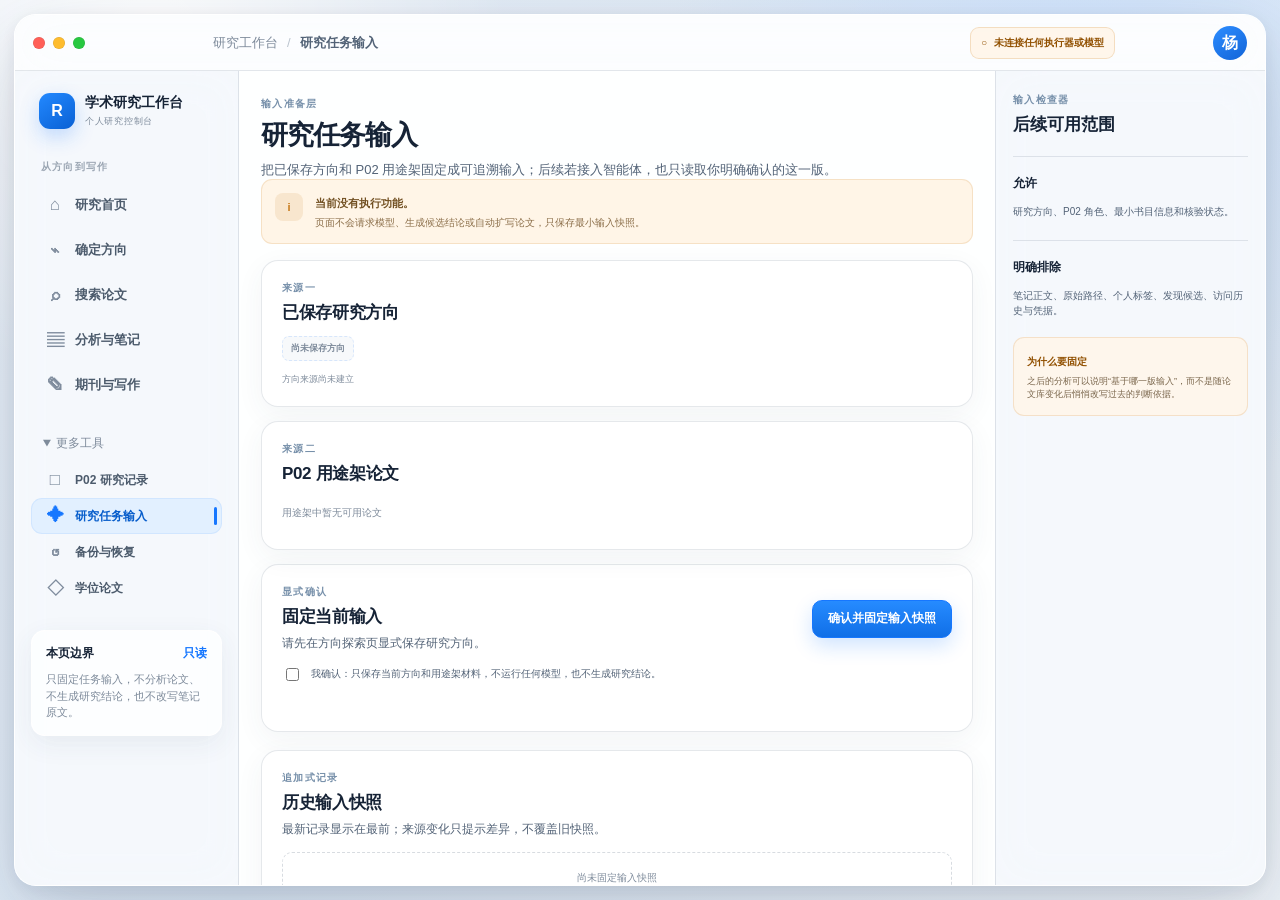
==== commit db1baea7: "wip: snapshot three-workspace integration in progress Local checkpoint of uncommitted work: P02 writ" ====
--- a/prototype/desktop/agent-tasks.html
+++ b/prototype/desktop/agent-tasks.html
@@ -5,6 +5,7 @@
     <meta name="viewport" content="width=device-width, initial-scale=1" />
     <meta name="description" content="学术研究工作台只读研究任务输入快照与历史。" />
     <title>研究任务输入 · 学术研究工作台</title>
+    <link rel="icon" href="data:image/svg+xml,%3Csvg xmlns=%22http://www.w3.org/2000/svg%22 viewBox=%220 0 64 64%22%3E%3Crect width=%2264%22 height=%2264%22 rx=%2214%22 fill=%22%231677ff%22/%3E%3Cpath d=%22M18 15h22a7 7 0 0 1 7 7v27H25a7 7 0 0 0-7 7V15z%22 fill=%22white%22/%3E%3C/svg%3E" />
     <link rel="stylesheet" href="./styles.css" />
     <link rel="stylesheet" href="./agent-tasks.css" />
   </head>
@@ -18,7 +19,7 @@
         </div>
         <div class="window-context"><span class="context-kicker">研究工作台</span><span class="context-divider">/</span><strong>研究任务输入</strong></div>
         <div class="agent-model-boundary" role="status"><span aria-hidden="true">○</span>未连接任何执行器或模型</div>
-        <div class="window-actions"><button class="avatar-button" type="button" aria-label="用户菜单">杨</button></div>
+        <div class="window-actions"><span class="avatar-button" aria-label="当前用户：杨">杨</span></div>
       </header>
 
       <div class="workspace-shell agent-task-shell">
@@ -27,15 +28,20 @@
             <span class="brand-mark" aria-hidden="true">R</span>
             <span><strong>学术研究工作台</strong><small>个人研究控制台</small></span>
           </a>
-          <nav class="primary-nav" aria-label="主导航">
-            <p class="nav-caption">研究流程</p>
+<nav class="primary-nav" aria-label="主导航">
+            <p class="nav-caption">从方向到写作</p>
             <a class="nav-item" href="./index.html"><span aria-hidden="true">⌂</span><span>研究首页</span></a>
-            <a class="nav-item" href="./directions.html"><span aria-hidden="true">⌁</span><span>方向探索</span></a>
-            <a class="nav-item" href="../../local_library_output/desktop/discovery.html"><span aria-hidden="true">⌕</span><span>论文发现</span></a>
-            <a class="nav-item" href="../../local_library_output/desktop/library.html"><span aria-hidden="true">▤</span><span>论文库</span></a>
-            <a class="nav-item nav-item--active" href="./agent-tasks.html" aria-current="page"><span aria-hidden="true">✦</span><span>研究任务</span></a>
-            <a class="nav-item" href="./p02.html"><span aria-hidden="true">□</span><span>我的论文</span></a>
-            <a class="nav-item" href="./index.html#thesis"><span aria-hidden="true">◇</span><span>学位论文</span></a>
+            <a class="nav-item" href="./directions.html"><span aria-hidden="true">⌁</span><span>确定方向</span></a>
+            <a class="nav-item" href="../../local_library_output/desktop/discovery.html"><span aria-hidden="true">⌕</span><span>搜索论文</span></a>
+            <a class="nav-item" href="../../local_library_output/desktop/library.html"><span aria-hidden="true">▤</span><span>分析与笔记</span></a>
+            <a class="nav-item" href="./p02-writing.html"><span aria-hidden="true">✎</span><span>期刊与写作</span></a>
+            <details class="nav-more" open>
+              <summary>更多工具</summary>
+              <a class="nav-item" href="./p02.html"><span aria-hidden="true">□</span><span>P02 研究记录</span></a>
+              <a class="nav-item nav-item--active" href="./agent-tasks.html" aria-current="page"><span aria-hidden="true">✦</span><span>研究任务输入</span></a>
+              <a class="nav-item" href="../../local_library_output/desktop/state-transfer.html"><span aria-hidden="true">↺</span><span>备份与恢复</span></a>
+              <a class="nav-item" href="./index.html#thesis"><span aria-hidden="true">◇</span><span>学位论文</span></a>
+            </details>
           </nav>
           <section class="sidebar-plan" aria-labelledby="snapshot-boundary-title">
             <div class="plan-title-row"><h2 id="snapshot-boundary-title">本页边界</h2><strong>只读</strong></div>
--- a/prototype/desktop/styles.css
+++ b/prototype/desktop/styles.css
@@ -20,6 +20,25 @@
   font-family: -apple-system, BlinkMacSystemFont, "SF Pro Display", "PingFang SC", "Microsoft YaHei", sans-serif;
 }
 
+.direction-search-form { display: grid; gap: 18px; }
+.direction-search-form label { display: grid; gap: 8px; font-size: 14px; font-weight: 600; }
+.direction-search-form input, .direction-search-form select { width: 100%; min-width: 0; padding: 12px; border: 1px solid var(--line-strong); border-radius: 10px; background: white; color: var(--ink); }
+.direction-search-options, .discovery-search-options { display: grid; grid-template-columns: repeat(3, minmax(0, 1fr)); gap: 12px; }
+.direction-advanced > summary, .discovery-query-tools > summary { cursor: pointer; padding: 12px 0; font-weight: 600; }
+.direction-advanced-body { display: grid; gap: 18px; padding-top: 16px; }
+.discovery-search-options { grid-template-columns: repeat(2, minmax(0, 1fr)); }
+.discovery-form .discovery-search-options input { width: 100%; min-width: 0; padding: 11px 12px; border: 1px solid var(--line-strong); border-radius: 10px; background: white; }
+.discovery-query-tools p { font-size: 13px; color: var(--ink-soft); line-height: 1.7; }
+.discovery-query-tools button { margin-top: 10px; }
+.discovery-local-summary { padding: 12px 14px; background: var(--blue-soft); border-radius: 12px; margin: 16px 0; }
+.discovery-result-card .discovery-local-state { width: fit-content; padding: 5px 8px; border-radius: 6px; background: var(--amber-soft); font-size: 12px; font-weight: 650; color: var(--amber-deep); }
+.discovery-result-card .discovery-local-state--existing_pdf { color: #15764e; background: var(--green-soft); }
+.discovery-result-card .discovery-local-state--not_found { color: var(--blue-deep); background: var(--blue-soft); }
+.discovery-result-card .discovery-local-state--unknown { color: var(--ink-soft); background: var(--surface-subtle); }
+.discovery-result-card .discovery-local-reason { font-size: 12px; color: var(--ink-soft); }
+#keyword-load-more { margin-top: 16px; }
+#keyword-load-more[hidden] { display: none; }
+
 * { box-sizing: border-box; }
 
 html { min-width: 1220px; height: 100%; min-height: 0; overflow: hidden; background: #dfe8f3; }
@@ -97,7 +116,12 @@
 
 .window-actions { display: flex; justify-content: flex-end; align-items: center; gap: 8px; }
 .icon-button, .avatar-button { width: 34px; height: 34px; border: 0; border-radius: 10px; cursor: pointer; }
+.window-actions .icon-button,
+.window-actions .avatar-button { display: grid; place-items: center; flex: 0 0 auto; line-height: 1; text-decoration: none; }
+.window-actions span.icon-button,
+.window-actions span.avatar-button { cursor: default; }
 .icon-button { background: rgba(255,255,255,.64); color: var(--ink-soft); }
+.window-action-icon { display: block; width: 18px; height: 18px; fill: none; stroke: currentColor; stroke-width: 1.65; stroke-linecap: round; stroke-linejoin: round; }
 .avatar-button { border-radius: 50%; background: linear-gradient(145deg, #2d8dff, #1264d8); color: white; font-weight: 700; }
 
 .workspace-shell {
@@ -126,6 +150,55 @@
 .nav-caption { margin: 9px 10px 7px; color: #9aa5b2; font-size: 10px; font-weight: 700; letter-spacing: .12em; text-transform: uppercase; }
 .nav-caption--spaced { margin-top: 20px; }
 .primary-nav { display: grid; gap: 3px; }
+.nav-more { margin-top: 16px; }
+.nav-more > summary { padding: 10px 12px; color: var(--muted); font-size: 12px; cursor: pointer; }
+.nav-more .nav-item { min-height: 36px; font-size: 12px; }
+.sidebar { overflow-y: auto; }
+.sidebar .sidebar-plan { position: static; margin-top: 24px; }
+
+.workspace-shell.home-shell { grid-template-columns: 224px minmax(0, 1fr); }
+.home-main { padding: 30px 48px 48px; }
+.home-main > * { max-width: 1080px; margin-inline: auto; }
+.home-continue { margin-top: 22px; padding: 24px; display: flex; align-items: center; justify-content: space-between; gap: 24px; border: 1px solid #d7e7fa; border-radius: 18px; background: linear-gradient(120deg, #f0f7ff, #fbfdff); }
+.home-continue h2 { margin: 5px 0 10px; font-size: 22px; }
+.home-continue p { margin: 0; color: var(--ink-soft); font-size: 13px; line-height: 1.7; }
+.home-continue .button { flex-shrink: 0; white-space: nowrap; }
+.home-status, .home-help { color: var(--ink-soft); font-size: 12px; line-height: 1.7; }
+.home-status { min-height: 20px; margin-block: 13px 18px; }
+.home-step-grid { padding: 0; display: grid; grid-template-columns: repeat(2, minmax(0, 1fr)); gap: 14px; list-style: none; }
+.home-step { padding: 20px; border: 1px solid var(--line); border-radius: 15px; display: grid; grid-template-columns: 30px minmax(0, 1fr); gap: 10px 12px; background: white; }
+.home-step-number { font-size: 12px; color: var(--blue); background: var(--blue-soft); width: 28px; height: 28px; border-radius: 8px; display: grid; place-items: center; font-weight: 700; }
+.home-step h2 { margin: 2px 0 8px; font-size: 16px; }
+.home-step p { margin: 0; font-size: 13px; line-height: 1.7; color: var(--ink-soft); }
+.home-step > a, .home-step-actions { grid-column: 2; }
+.home-step-actions { display: flex; gap: 20px; flex-wrap: wrap; }
+.home-library-stats { display: grid; grid-template-columns: repeat(3, 1fr); gap: 18px; margin-block: 16px; }
+.home-library-stats div { display: flex; align-items: baseline; gap: 12px; }
+.home-library-stats strong { font-size: 27px; font-weight: 650; }
+.home-library-stats span { color: var(--ink-soft); font-size: 12px; }
+.home-project-details { margin-top: 20px; padding: 16px 0; color: var(--ink-soft); font-size: 13px; line-height: 1.8; }
+.home-project-details summary { cursor: pointer; }
+.search-source-links { display: flex; flex-wrap: wrap; gap: 8px; margin: 16px 0; }
+.search-source-links a, .search-source-links span { padding: 9px 15px; font-size: 13px; border: 1px solid var(--line); border-radius: 10px; }
+.search-source-links [aria-current] { color: var(--blue-deep); background: var(--blue-soft); border-color: #c9def7; }
+.library-quick-help { font-size: 12px; color: var(--ink-soft); line-height: 1.7; }
+.writing-current-grid { display: grid; gap: 16px; }
+.writing-current-materials { display: grid; gap: 12px; }
+.writing-editor-form { display: grid; grid-template-columns: repeat(2, minmax(0, 1fr)); gap: 16px; }
+.writing-editor-field { display: grid; align-content: start; gap: 8px; color: var(--ink-soft); font-size: 13px; }
+.writing-editor-field--wide, .writing-editor-actions, .writing-editor-message { grid-column: 1 / -1; }
+.writing-editor-field input, .writing-editor-field textarea { width: 100%; min-width: 0; padding: 12px; border: 1px solid var(--line-strong); border-radius: 10px; color: var(--ink); font: inherit; background: white; }
+.writing-editor-field textarea { min-height: 140px; resize: vertical; line-height: 1.7; }
+.writing-editor-field input:focus, .writing-editor-field textarea:focus { outline: 2px solid var(--blue); outline-offset: 2px; }
+.writing-editor-actions { display: flex; gap: 10px; flex-wrap: wrap; }
+.writing-editor-message { font-size: 12px; color: var(--ink-soft); line-height: 1.7; }
+.writing-history { margin-top: 24px; }
+.writing-history > summary { cursor: pointer; font-size: 14px; padding: 16px 0; color: var(--ink-soft); }
+.writing-current-material { padding: 12px; border: 1px solid var(--line); border-radius: 10px; font-size: 13px; }
+.writing-current-material > summary { cursor: pointer; font-weight: 600; }
+.writing-current-material pre { white-space: pre-wrap; overflow-wrap: anywhere; font: 13px/1.7 ui-monospace, SFMono-Regular, monospace; }
+.paper-library-page .library-note-draft-text { width: 100%; min-height: 300px; resize: vertical; padding: 14px; border: 1px solid var(--line-strong); border-radius: 10px; font: 13px/1.7 ui-monospace, SFMono-Regular, monospace; color: var(--ink); background: white; }
+.library-note-draft-actions { flex-wrap: wrap; }
 .nav-item { position: relative; min-height: 42px; display: grid; grid-template-columns: 24px 1fr; align-items: center; gap: 8px; padding: 0 12px; border-radius: 11px; color: #4c5b6c; font-size: 13px; font-weight: 600; }
 .nav-item > span:first-child { color: #7f8c9d; font-size: 17px; text-align: center; }
 .nav-item:hover { background: rgba(255,255,255,.72); }
@@ -219,11 +292,36 @@
 .result-header h3, .access-result h3 { margin: 0; font-size: 13px; }
 .result-header span { color: var(--muted); font-size: 11px; }
 .discovery-result-list, .candidate-queue-list { display: grid; gap: 9px; margin-top: 12px; }
+.discovery-view-tabs { display: flex; gap: 8px; margin: 16px 0; }
+.discovery-view-tabs [aria-selected="true"] { background: #245747; color: #fff; }
+.discovery-query-tools { margin: 12px 0; }
+.discovery-query-tools summary { cursor: pointer; padding: 8px 0; }
+.discovery-condition-row, .discovery-review-panel { display: grid; gap: 12px; padding: 16px; border: 1px solid #d6ddd6; border-radius: 12px; }
+.discovery-review-panel[hidden] { display: none; }
+.discovery-review-panel label, .discovery-condition-row label { display: grid; gap: 6px; }
+.discovery-review-panel label, .discovery-query-tools label { min-width: 0; overflow-wrap: anywhere; color: var(--ink-soft); font-size: 11px; line-height: 1.55; }
+.discovery-review-panel input:not([type="checkbox"]), .discovery-review-panel select,
+.discovery-query-tools input:not([type="checkbox"]), .discovery-query-tools select { box-sizing: border-box; width: 100%; min-width: 0; min-height: 36px; padding: 9px 10px; border: 1px solid var(--line-strong); border-radius: 9px; background: white; color: var(--ink); font: inherit; }
+.discovery-review-panel label:has(> input[type="checkbox"]), .discovery-query-tools label:has(> input[type="checkbox"]) { display: flex; align-items: flex-start; gap: 8px; }
+.discovery-review-panel input[type="checkbox"], .discovery-query-tools input[type="checkbox"] { order: -1; flex: 0 0 auto; width: 16px; height: 16px; min-height: 0; margin: 2px 0 0; padding: 0; }
+.discovery-review-panel input:focus-visible, .discovery-review-panel select:focus-visible,
+.discovery-query-tools input:focus-visible, .discovery-query-tools select:focus-visible { outline: 2px solid rgba(22,119,255,.55); outline-offset: 2px; }
+#discovery-export-preview { white-space: pre-wrap; overflow-wrap: anywhere; max-height: 240px; overflow: auto; }
 .discovery-result-card, .candidate-queue-card { padding: 12px; border: 1px solid var(--line); border-radius: 11px; background: linear-gradient(145deg, #fff, #f8fbfe); }
 .discovery-result-card h3, .candidate-queue-card h3 { margin: 0; font-size: 12px; line-height: 1.45; }
 .discovery-result-card p, .candidate-queue-card p { margin: 6px 0 0; color: var(--muted); font-size: 10px; line-height: 1.45; }
 .discovery-result-card > div, .candidate-queue-card > div { display: flex; flex-wrap: wrap; gap: 7px; margin-top: 10px; }
 .discovery-result-card a, .discovery-result-card button, .candidate-queue-card button { border: 1px solid rgba(22,119,255,.18); border-radius: 7px; background: white; color: var(--blue-deep); padding: 5px 8px; cursor: pointer; font-size: 10px; font-weight: 700; }
+.candidate-archive-section { display: grid; gap: 7px; margin-top: 12px; padding-top: 11px; border-top: 1px solid var(--line); }
+.candidate-archive-section label { display: grid; gap: 6px; color: var(--ink-soft); font-size: 10px; font-weight: 800; }
+.candidate-archive-section input { width: 100%; min-height: 34px; padding: 0 9px; border: 1px solid var(--line-strong); border-radius: 8px; background: white; color: var(--ink); font: inherit; }
+.candidate-archive-section small { color: var(--muted); font-size: 9px; line-height: 1.45; }
+.candidate-archive-section .candidate-archive-disclosure { margin: 0; color: var(--amber-deep); font-weight: 700; }
+.candidate-archive-section button[disabled], .archive-recovery-banner button[disabled] { cursor: not-allowed; opacity: .55; }
+.archive-recovery-banner { margin-top: 12px; padding: 11px 12px; border: 1px solid rgba(199,120,24,.2); border-radius: 10px; background: var(--amber-soft); color: var(--amber-deep); font-size: 10px; line-height: 1.55; }
+.archive-recovery-banner p { margin: 0; }
+.archive-recovery-banner .archive-recovery-tuple { margin-top: 5px; overflow-wrap: anywhere; color: var(--ink-soft); }
+.archive-recovery-banner button { margin-top: 9px; }
 .access-guide { padding-top: 1px; }
 .access-result { margin-top: 16px; padding: 14px; border: 1px solid rgba(22,119,255,.16); border-radius: 12px; background: var(--blue-soft); }
 .access-result > p, .access-result ol { color: var(--ink-soft); font-size: 11px; line-height: 1.6; }
@@ -283,7 +381,7 @@
 .contribution--method { background: var(--blue-soft); color: var(--blue-deep); }
 .contribution--practical { background: var(--green-soft); color: var(--green); }
 .contribution--combination { background: var(--amber-soft); color: var(--amber); }
-.paper-action { width: 30px; height: 30px; border: 1px solid var(--line); border-radius: 8px; background: white; color: var(--blue); cursor: pointer; }
+.paper-action { width: 30px; height: 30px; display: grid; place-items: center; border: 1px solid var(--line); border-radius: 8px; background: white; color: var(--blue); cursor: pointer; text-decoration: none; }
 .empty-state { display: grid; justify-items: center; gap: 6px; padding: 34px; color: var(--ink-soft); }
 .empty-state span { color: var(--muted); font-size: 11px; }
 
@@ -318,7 +416,11 @@
 .library-page .library-shell {
   grid-template-columns: 242px minmax(690px, 1fr) 294px;
 }
-.library-page .library-sidebar { overflow-y: auto; }
+.library-page .library-sidebar { display: flex; flex-direction: column; overflow-y: auto; }
+.library-page .library-sidebar > .brand,
+.library-page .library-sidebar > .primary-nav,
+.library-page .library-sidebar > .sidebar-plan { flex: 0 0 auto; }
+.library-page .library-sidebar .sidebar-plan { position: static; margin-top: auto; }
 .library-page .library-main {
   min-width: 0;
   padding: 22px 24px 42px;
@@ -335,12 +437,31 @@
   opacity: .58;
   box-shadow: none;
 }
+.paper-library-page #library-archive-rebuild[hidden] { display: none; }
 .library-page .library-action-help {
   color: var(--muted);
   font-size: 9px;
   line-height: 1.45;
   text-align: right;
 }
+.paper-library-page .library-recovery-banner {
+  min-width: 0;
+  display: flex;
+  align-items: center;
+  justify-content: space-between;
+  gap: 14px;
+  margin-top: 16px;
+  padding: 12px 14px;
+  border: 1px solid rgba(199,120,24,.2);
+  border-radius: 12px;
+  background: var(--amber-soft);
+  color: var(--amber-deep);
+}
+.paper-library-page .library-recovery-banner[hidden] { display: none; }
+.paper-library-page .library-recovery-banner p { margin: 0; font-size: 10px; line-height: 1.5; }
+.paper-library-page .library-recovery-tuple { margin-top: 4px; overflow-wrap: anywhere; color: var(--ink-soft); }
+.paper-library-page .library-recovery-status { margin-top: 4px; font-weight: 700; }
+.paper-library-page .library-recovery-banner button { flex: 0 0 auto; }
 .library-page .library-shelf {
   margin-top: 20px;
   padding: 17px 18px 18px;
@@ -1516,6 +1637,80 @@
 .project-stage--active { border-color: rgba(22,119,255,.24); background: var(--blue-soft); }
 .project-stage--active > span { background: var(--blue); color: white; }
 .project-stage--active strong { color: var(--blue-deep); }
+.project-stage--done { border-color: rgba(31,157,106,.2); background: var(--green-soft); }
+.project-stage--done > span { background: var(--green); color: white; }
+.project-stage--done strong { color: #187a53; }
+.project-stage--review { border-color: rgba(199,120,24,.24); background: var(--amber-soft); }
+.project-stage--review > span { background: var(--amber); color: white; }
+.project-stage--review strong { color: var(--amber-deep); }
+
+.workflow-loop { padding: 0; overflow: hidden; }
+.workflow-loop-heading { padding: 20px 20px 0; }
+.workflow-stage-summary { min-width: 170px; display: grid; justify-items: end; gap: 3px; padding: 10px 12px; border: 1px solid rgba(22,119,255,.16); border-radius: 11px; background: var(--blue-soft); }
+.workflow-stage-summary span { color: #6f88a1; font-size: 9px; font-weight: 800; letter-spacing: .08em; }
+.workflow-stage-summary strong { color: var(--blue-deep); font-size: 12px; }
+.workflow-stage-summary small { color: #68809a; font-size: 9px; }
+.workflow-stage-summary[data-workflow-complete="true"] { border-color: rgba(31,157,106,.2); background: var(--green-soft); }
+.workflow-stage-summary[data-workflow-complete="true"] strong { color: #187a53; }
+.workflow-source-strip { display: grid; grid-template-columns: repeat(4, minmax(0, 1fr)); gap: 8px; margin: 16px 20px 0; }
+.workflow-source-strip a { min-width: 0; display: grid; gap: 4px; padding: 11px; border: 1px solid var(--line); border-radius: 10px; background: #f8fafc; transition: border-color .16s ease, background .16s ease; }
+.workflow-source-strip a:hover { border-color: rgba(22,119,255,.28); background: var(--blue-soft); }
+.workflow-source-strip span { color: var(--muted); font-size: 9px; font-weight: 800; }
+.workflow-source-strip strong { font-size: 12px; }
+.workflow-source-strip small { min-width: 0; overflow: hidden; color: var(--ink-soft); font-size: 9px; text-overflow: ellipsis; white-space: nowrap; }
+.workflow-source-card--ready { border-color: rgba(31,157,106,.18) !important; background: var(--green-soft) !important; }
+.workflow-stage-stack { display: grid; gap: 9px; margin-top: 16px; padding: 0 20px 20px; }
+.workflow-stage-panel { scroll-margin-top: 16px; overflow: hidden; border: 1px solid var(--line); border-radius: 13px; background: white; }
+.workflow-stage-panel summary { min-width: 0; display: grid; grid-template-columns: 32px minmax(0, 1fr) auto 14px; gap: 11px; align-items: center; padding: 13px 14px; cursor: pointer; list-style: none; }
+.workflow-stage-panel summary::-webkit-details-marker { display: none; }
+.workflow-stage-panel summary::after { content: "⌄"; grid-column: 4; color: var(--muted); font-size: 14px; transition: transform .16s ease; }
+.workflow-stage-panel[open] summary::after { transform: rotate(180deg); }
+.workflow-stage-panel summary:focus-visible { outline: 3px solid rgba(22,119,255,.22); outline-offset: -3px; }
+.workflow-stage-number { width: 32px; height: 32px; display: grid; place-items: center; border-radius: 9px; background: #edf2f7; color: var(--muted); font-size: 9px; font-weight: 900; }
+.workflow-stage-panel summary p { margin: 0 0 2px; color: var(--muted); font-size: 9px; font-weight: 800; letter-spacing: .08em; }
+.workflow-stage-panel summary h3 { margin: 0; font-size: 12px; }
+.workflow-state-badge { padding: 5px 8px; border-radius: 7px; background: #eef1f4; color: var(--muted); font-size: 9px; font-weight: 800; white-space: nowrap; }
+.workflow-stage-panel[data-workflow-state="draft"] { border-color: rgba(22,119,255,.28); box-shadow: 0 8px 24px rgba(22,119,255,.07); }
+.workflow-stage-panel[data-workflow-state="draft"] .workflow-stage-number { background: var(--blue); color: white; }
+.workflow-stage-panel[data-workflow-state="draft"] .workflow-state-badge { background: var(--blue-soft); color: var(--blue-deep); }
+.workflow-stage-panel[data-workflow-state="accepted"] { border-color: rgba(31,157,106,.18); }
+.workflow-stage-panel[data-workflow-state="accepted"] .workflow-stage-number { background: var(--green-soft); color: var(--green); }
+.workflow-stage-panel[data-workflow-state="accepted"] .workflow-state-badge { background: var(--green-soft); color: var(--green); }
+.workflow-stage-panel[data-workflow-state="needs_review"] { border-color: rgba(199,120,24,.26); background: #fffcf7; }
+.workflow-stage-panel[data-workflow-state="needs_review"] .workflow-stage-number,
+.workflow-stage-panel[data-workflow-state="needs_review"] .workflow-state-badge { background: var(--amber-soft); color: var(--amber-deep); }
+.workflow-stage-panel[data-workflow-state="locked"] { background: #fafbfc; opacity: .8; }
+.workflow-form { display: grid; gap: 12px; padding: 4px 14px 14px 57px; border-top: 1px solid var(--line); }
+.workflow-form fieldset { min-width: 0; margin: 0; padding: 0; border: 0; }
+.workflow-form > fieldset { display: grid; gap: 11px; padding-top: 13px; }
+.workflow-form label { min-width: 0; display: grid; gap: 6px; color: var(--ink-soft); font-size: 10px; font-weight: 800; }
+.workflow-form input:not([type="checkbox"]),
+.workflow-form textarea,
+.workflow-form select { width: 100%; min-width: 0; padding: 9px 10px; border: 1px solid var(--line-strong); border-radius: 9px; outline: 0; background: white; color: var(--ink); font: inherit; font-size: 11px; font-weight: 500; line-height: 1.5; }
+.workflow-form input:not([type="checkbox"]), .workflow-form select { min-height: 38px; }
+.workflow-form textarea { resize: vertical; }
+.workflow-form input:focus, .workflow-form textarea:focus, .workflow-form select:focus { border-color: rgba(22,119,255,.52); box-shadow: 0 0 0 3px rgba(22,119,255,.10); }
+.workflow-form-grid { display: grid; grid-template-columns: repeat(2, minmax(0, 1fr)); gap: 10px; }
+.workflow-choice-group { display: flex !important; flex-wrap: wrap; gap: 7px 14px !important; padding: 10px 11px !important; border: 1px solid var(--line) !important; border-radius: 10px; background: #f9fbfd; }
+.workflow-choice-group legend { width: 100%; margin-bottom: 3px; padding: 0; color: var(--ink-soft); font-size: 10px; font-weight: 800; }
+.workflow-choice-group label { display: flex; grid-template-columns: none; flex-direction: row; align-items: center; gap: 6px; color: var(--ink-soft); font-size: 10px; font-weight: 600; }
+.workflow-choice-group input { margin: 0; accent-color: var(--blue); }
+.workflow-form-actions { display: flex; flex-wrap: wrap; align-items: center; justify-content: space-between; gap: 10px; padding-top: 11px; border-top: 1px solid var(--line); }
+.workflow-form-actions p { flex: 1 1 260px; margin: 0; color: var(--muted); font-size: 9px; line-height: 1.5; }
+.workflow-form-actions p[data-message-state="success"] { color: var(--green); }
+.workflow-form-actions p[data-message-state="warning"] { color: var(--amber-deep); }
+.workflow-form-actions p[data-message-state="error"] { color: #b54747; }
+.workflow-form-actions .button { flex: 0 0 auto; white-space: nowrap; }
+.workflow-form-actions .button:disabled { cursor: not-allowed; opacity: .48; box-shadow: none; }
+.workflow-writing-toolbar { display: flex; flex-wrap: wrap; align-items: center; gap: 10px; padding: 10px; border: 1px solid rgba(22,119,255,.14); border-radius: 10px; background: var(--blue-soft); }
+.workflow-writing-toolbar span { flex: 1 1 220px; color: #617b95; font-size: 9px; line-height: 1.45; }
+.workflow-material-heading { display: flex; flex-wrap: wrap; justify-content: space-between; align-items: center; gap: 8px; }
+.workflow-material-readiness { padding: 3px 7px; border-radius: 999px; background: #eef1f4; color: var(--muted); font-size: 9px; font-weight: 800; }
+.workflow-material-readiness[data-readiness="verified"] { background: var(--green-soft); color: var(--green); }
+.workflow-material-readiness[data-readiness="pending_verification"] { background: var(--amber-soft); color: var(--amber); }
+.workflow-form [data-readiness="pending_verification"] { border-left: 3px solid var(--amber); }
+.workflow-form [data-readiness="planning_only"] { border-left: 3px solid var(--blue); }
+.workflow-form [data-readiness="verified"] { border-left: 3px solid var(--green); }
 
 .material-workbench { padding: 0; overflow: hidden; }
 .material-workbench > .section-heading { padding: 20px 20px 0; }
@@ -1593,6 +1788,87 @@
 .source-boundary-card p { margin: 7px 0 0; color: var(--ink-soft); font-size: 10px; line-height: 1.5; }
 .source-boundary-card p strong { color: var(--ink); }
 
+/* P02 bounded writing-material snapshot */
+.p02-writing-page .writing-shell { grid-template-columns: 224px minmax(650px, 1fr) 276px; }
+.p02-writing-page .writing-sidebar { display: flex; min-width: 0; flex-direction: column; overflow-y: auto; }
+.p02-writing-page .writing-sidebar > .brand,
+.p02-writing-page .writing-sidebar > .primary-nav,
+.p02-writing-page .writing-sidebar > .sidebar-plan { flex: 0 0 auto; }
+.p02-writing-page .writing-sidebar .sidebar-plan { position: static; margin-top: auto; }
+.p02-writing-page .p02-writing-main,
+.p02-writing-page .writing-inspector,
+.p02-writing-page .writing-literature-grid,
+.p02-writing-page .writing-literature-lane,
+.p02-writing-page .writing-paper-list,
+.p02-writing-page .writing-paper-card,
+.p02-writing-page .writing-material-grid,
+.p02-writing-page .writing-material-card,
+.p02-writing-page .writing-claim-list,
+.p02-writing-page .writing-claim-card,
+.p02-writing-page .writing-blocker-grid,
+.p02-writing-page .writing-blocker-card { min-width: 0; }
+.writing-snapshot-label { overflow: hidden; color: var(--muted); font-size: 11px; font-weight: 700; text-align: right; text-overflow: ellipsis; white-space: nowrap; }
+.writing-page-heading { align-items: center; }
+.writing-status-grid { display: grid; grid-template-columns: repeat(2, minmax(0, 1fr)); gap: 12px; margin-top: 22px; }
+.writing-status-card.panel { min-width: 0; margin-top: 0; }
+.writing-card-meta { min-width: 0; display: flex; flex-wrap: wrap; align-items: center; justify-content: space-between; gap: 8px; }
+.writing-card-meta .eyebrow { margin: 0; }
+.writing-status-card h2 { margin: 13px 0 7px; font-size: 15px; line-height: 1.45; }
+.writing-status-card > p { margin: 0; color: var(--ink-soft); font-size: 10px; line-height: 1.6; }
+.writing-status-card--blocked { border-color: rgba(199,120,24,.22); background: linear-gradient(145deg, #fff, #fffaf2); }
+.writing-official-links { display: flex; flex-wrap: wrap; gap: 8px; margin-top: 13px; }
+.writing-traceability { display: grid; grid-template-columns: minmax(220px, .46fr) minmax(0, 1fr); gap: 18px; align-items: center; }
+.writing-traceability h2 { margin: 0; font-size: 15px; }
+.writing-traceability > p { margin: 0; color: var(--ink-soft); font-size: 10px; line-height: 1.65; }
+.writing-literature-section { min-width: 0; margin-top: 22px; }
+.writing-literature-grid { display: grid; grid-template-columns: repeat(2, minmax(0, 1fr)); gap: 12px; margin-top: 14px; align-items: start; }
+.writing-literature-lane { overflow: hidden; border: 1px solid var(--line); border-radius: 16px; background: #fff; box-shadow: 0 8px 28px rgba(47,68,92,.055); }
+.writing-literature-lane > header { padding: 17px; border-bottom: 1px solid var(--line); }
+.writing-literature-lane--evidence > header { background: linear-gradient(145deg, #f3f8ff, #fff); }
+.writing-literature-lane--style > header { background: linear-gradient(145deg, #f7f4ff, #fff); }
+.writing-literature-lane h2 { margin: 10px 0 0; font-size: 15px; }
+.writing-literature-lane header p { margin: 8px 0 0; color: var(--ink-soft); font-size: 10px; line-height: 1.6; }
+.writing-usage-label { display: inline-flex; align-items: center; min-height: 24px; padding: 0 8px; border-radius: 999px; font-size: 9px; font-weight: 900; }
+.writing-usage-label--evidence { background: var(--blue-soft); color: var(--blue-deep); }
+.writing-usage-label--style { background: #f0ebff; color: #6650a7; }
+.writing-paper-list { display: grid; gap: 9px; padding: 10px; }
+.writing-paper-card { padding: 13px; border: 1px solid var(--line); border-radius: 11px; background: #fff; overflow-wrap: anywhere; }
+.writing-paper-card--evidence { border-left: 3px solid var(--blue); }
+.writing-paper-card--style { border-left: 3px solid #8064c6; }
+.writing-paper-card h3,
+.writing-material-card h3,
+.writing-claim-card h3,
+.writing-blocker-card h3 { margin: 10px 0 0; font-size: 11px; line-height: 1.5; overflow-wrap: anywhere; }
+.writing-paper-citation { margin: 5px 0 0; color: var(--muted); font-size: 9px; line-height: 1.45; }
+.writing-status { display: inline-flex; align-items: center; min-height: 22px; padding: 0 7px; border-radius: 999px; background: #eef1f4; color: var(--ink-soft); font-size: 8px; font-weight: 900; }
+.writing-status--evidence { background: var(--blue-soft); color: var(--blue-deep); }
+.writing-status--style { background: #f0ebff; color: #6650a7; }
+.writing-status--blocked { background: var(--amber-soft); color: var(--amber-deep); }
+.writing-tag-list { display: flex; flex-wrap: wrap; gap: 5px; margin: 10px 0 0; padding: 0; list-style: none; }
+.writing-tag-list li { padding: 4px 6px; border-radius: 6px; background: #f0f4f8; color: var(--ink-soft); font-size: 8px; font-weight: 700; }
+.writing-paper-card > div:not(.writing-card-meta),
+.writing-claim-card > div:not(.writing-card-meta),
+.writing-blocker-card > div:not(.writing-card-meta) { margin-top: 9px; padding-top: 8px; border-top: 1px solid var(--line); }
+.writing-field-label { display: block; color: var(--muted); font-size: 8px; }
+.writing-paper-card > div p,
+.writing-claim-card > div p,
+.writing-blocker-card > div p { margin: 4px 0 0; color: var(--ink-soft); font-size: 9px; line-height: 1.55; overflow-wrap: anywhere; }
+.writing-card-use { border-left: 2px solid var(--green); padding-left: 8px; }
+.writing-card-boundary { border-left: 2px solid var(--amber); padding-left: 8px; }
+.writing-claims-boundary { display: inline-flex; margin-top: 9px; padding: 4px 7px; border-radius: 6px; background: var(--amber-soft); color: var(--amber-deep); font-size: 8px; font-weight: 900; }
+.writing-source-link { display: block; max-width: 100%; margin-top: 11px; color: var(--blue-deep); font-size: 8px; font-weight: 700; line-height: 1.45; overflow-wrap: anywhere; text-decoration: underline; text-underline-offset: 2px; word-break: break-word; }
+.writing-material-grid { display: grid; grid-template-columns: repeat(3, minmax(0, 1fr)); gap: 9px; margin-top: 15px; }
+.writing-material-card { display: grid; grid-template-columns: minmax(0, 1fr) auto; align-content: start; gap: 4px 8px; min-height: 116px; padding: 13px; border: 1px solid var(--line); border-radius: 11px; background: linear-gradient(150deg, #fff, #f8fbfe); }
+.writing-material-card h3,
+.writing-material-card p { grid-column: 1 / -1; }
+.writing-material-card p { margin: 5px 0 0; color: var(--ink-soft); font-size: 9px; line-height: 1.55; }
+.writing-claim-list { display: grid; gap: 9px; margin-top: 15px; }
+.writing-claim-card { padding: 13px; border: 1px solid var(--line); border-radius: 11px; background: #fbfcfe; }
+.writing-blocker-grid { display: grid; grid-template-columns: repeat(2, minmax(0, 1fr)); gap: 9px; margin-top: 15px; }
+.writing-blocker-card { padding: 13px; border: 1px solid rgba(199,120,24,.18); border-radius: 11px; background: #fffcf7; }
+.p02-writing-page a:focus-visible,
+.p02-writing-page button:focus-visible { outline: 3px solid rgba(22,119,255,.25); outline-offset: 2px; }
+
 .search-dialog { width: min(560px, calc(100vw - 80px)); padding: 0; border: 1px solid rgba(255,255,255,.9); border-radius: 18px; background: rgba(250,252,255,.96); color: var(--ink); box-shadow: 0 34px 100px rgba(26,41,62,.3); backdrop-filter: blur(28px); }
 .search-dialog::backdrop { background: rgba(30,44,63,.28); backdrop-filter: blur(8px); }
 .search-dialog form { padding: 22px; }
@@ -1660,6 +1936,9 @@
   .direction-snapshot { grid-template-columns: 1fr; }
   .project-contract { grid-template-columns: 1fr; }
   .project-contract-note { grid-template-columns: 28px 1fr; }
+  .workflow-source-strip { grid-template-columns: repeat(2, minmax(0, 1fr)); }
+  .workflow-form-grid { grid-template-columns: 1fr; }
+  .workflow-form { padding-left: 14px; }
   .project-stage { padding-inline: 7px; }
   .project-stage strong, .project-stage small { overflow: visible; text-overflow: clip; white-space: normal; }
   .theory-result-list article { grid-template-columns: minmax(0, 1fr) auto; gap: 7px 12px; }
@@ -1667,6 +1946,142 @@
   .theory-result-list article > .evidence-state { grid-column: 2; grid-row: 1; }
 }
 
+@media (max-width: 1180px) {
+  .writing-literature-grid { grid-template-columns: minmax(0, 1fr); }
+  .writing-status-grid,
+  .writing-material-grid,
+  .writing-blocker-grid { grid-template-columns: repeat(2, minmax(0, 1fr)); }
+}
+
+@media (max-height: 820px) {
+  main[aria-label="P02 个人论文桌面工作台"] .sidebar { overflow-y: auto; }
+  main[aria-label="P02 个人论文桌面工作台"] .sidebar-plan { position: static; margin-top: 18px; }
+}
+
 @media (prefers-reduced-motion: reduce) {
   *, *::before, *::after { scroll-behavior: auto !important; transition: none !important; }
 }
+
+/* One-time browser-state transfer operator page. Kept independent from product navigation. */
+.state-transfer-page {
+  min-width: 1024px;
+  min-height: 100vh;
+  margin: 0;
+  padding: 34px;
+  overflow-x: auto;
+  background:
+    radial-gradient(circle at 18% 0%, rgba(43, 124, 255, .12), transparent 31%),
+    linear-gradient(145deg, #edf3fa 0%, #f8fafc 48%, #e9f0f8 100%);
+  color: var(--ink);
+}
+.state-transfer-page .state-transfer-shell {
+  width: min(1120px, calc(100vw - 68px));
+  margin: 0 auto;
+  padding: 30px;
+  border: 1px solid rgba(255, 255, 255, .88);
+  border-radius: 24px;
+  background: rgba(248, 251, 255, .9);
+  box-shadow: 0 30px 90px rgba(36, 60, 88, .17);
+  backdrop-filter: blur(24px);
+}
+.state-transfer-page .state-transfer-shell[aria-busy="true"] { cursor: progress; }
+.state-transfer-page .state-transfer-hero { max-width: 820px; }
+.state-transfer-page .state-transfer-hero h1 { margin: 5px 0 0; font-size: clamp(30px, 3vw, 44px); letter-spacing: -.035em; }
+.state-transfer-page .state-transfer-hero > p:not(.eyebrow) { margin: 14px 0 0; color: var(--ink-soft); font-size: 13px; line-height: 1.75; }
+.state-transfer-page .state-transfer-origin-line {
+  display: inline-flex;
+  align-items: center;
+  gap: 10px;
+  margin-top: 18px;
+  padding: 9px 12px;
+  border: 1px solid var(--line);
+  border-radius: 10px;
+  background: rgba(255, 255, 255, .76);
+  color: var(--muted);
+  font-size: 11px;
+}
+.state-transfer-page .state-transfer-origin-line code { color: var(--blue-deep); font-weight: 800; }
+.state-transfer-page .state-transfer-grid { display: grid; grid-template-columns: 1fr 1fr; gap: 16px; margin-top: 24px; }
+.state-transfer-page .state-transfer-panel,
+.state-transfer-page .state-transfer-preview,
+.state-transfer-page .state-transfer-apply { padding: 22px; }
+.state-transfer-page .state-transfer-panel { display: flex; min-width: 0; flex-direction: column; align-items: flex-start; gap: 15px; }
+.state-transfer-page .state-transfer-panel .section-heading { width: 100%; }
+.state-transfer-page .state-transfer-panel .section-heading p,
+.state-transfer-page .state-transfer-preview .section-heading p { font-size: 11px; line-height: 1.6; }
+.state-transfer-page .state-transfer-boundary {
+  display: grid;
+  gap: 4px;
+  width: 100%;
+  padding: 12px;
+  border-radius: 10px;
+  background: var(--blue-soft);
+  color: var(--blue-deep);
+  font-size: 11px;
+}
+.state-transfer-page .state-transfer-boundary span { color: #56789d; line-height: 1.5; }
+.state-transfer-page .state-transfer-file-field { display: grid; gap: 7px; width: 100%; color: var(--ink-soft); font-size: 11px; font-weight: 800; }
+.state-transfer-page .state-transfer-file-field input {
+  width: 100%;
+  padding: 10px;
+  border: 1px dashed var(--line-strong);
+  border-radius: 10px;
+  background: white;
+  color: var(--ink-soft);
+  font: inherit;
+}
+.state-transfer-page .state-transfer-preview { margin-top: 16px; }
+.state-transfer-page .state-transfer-subsection { margin-top: 18px; }
+.state-transfer-page .state-transfer-subsection h3 { margin: 0 0 9px; font-size: 12px; }
+.state-transfer-page .state-transfer-bundles { display: grid; grid-template-columns: repeat(3, minmax(0, 1fr)); gap: 10px; }
+.state-transfer-page .state-transfer-bundle {
+  min-width: 0;
+  padding: 13px;
+  border: 1px solid var(--line);
+  border-radius: 11px;
+  background: #fbfcfe;
+}
+.state-transfer-page .state-transfer-bundle h3 { margin: 0; color: var(--blue-deep); font-size: 11px; }
+.state-transfer-page .state-transfer-bundle p { margin: 8px 0; color: var(--ink-soft); font-size: 10px; line-height: 1.55; }
+.state-transfer-page .state-transfer-bundle code { display: block; overflow-wrap: anywhere; color: var(--muted); font-size: 9px; line-height: 1.45; }
+.state-transfer-page .state-transfer-conflicts { display: grid; gap: 9px; }
+.state-transfer-page .state-transfer-conflict {
+  display: grid;
+  grid-template-columns: minmax(0, 1fr) minmax(260px, .7fr);
+  gap: 15px;
+  align-items: center;
+  padding: 12px;
+  border: 1px solid rgba(199, 120, 24, .22);
+  border-radius: 10px;
+  background: var(--amber-soft);
+}
+.state-transfer-page .state-transfer-conflict p { margin: 0; overflow-wrap: anywhere; color: #725022; font-size: 10px; line-height: 1.5; }
+.state-transfer-page .state-transfer-conflict label { display: grid; gap: 6px; color: #725022; font-size: 10px; font-weight: 800; }
+.state-transfer-page .state-transfer-conflict select {
+  width: 100%;
+  min-height: 38px;
+  padding: 0 9px;
+  border: 1px solid rgba(199, 120, 24, .32);
+  border-radius: 8px;
+  background: white;
+  color: var(--ink);
+}
+.state-transfer-page .state-transfer-exclusions { display: grid; gap: 6px; margin: 0; padding: 0; list-style: none; }
+.state-transfer-page .state-transfer-exclusions li { padding: 9px 11px; border-left: 3px solid var(--amber); border-radius: 7px; background: #fffaf1; color: #725022; font-size: 10px; overflow-wrap: anywhere; }
+.state-transfer-page .state-transfer-empty { grid-column: 1 / -1; margin: 0; padding: 12px; border-radius: 9px; background: #f5f7fa; color: var(--muted); font-size: 10px; }
+.state-transfer-page .state-transfer-apply { display: grid; grid-template-columns: minmax(0, 1fr) minmax(320px, .8fr) auto; gap: 18px; align-items: center; margin-top: 16px; }
+.state-transfer-page .state-transfer-apply h2 { margin: 4px 0 0; font-size: 17px; }
+.state-transfer-page .state-transfer-apply p:not(.eyebrow) { margin: 7px 0 0; color: var(--ink-soft); font-size: 10px; line-height: 1.55; }
+.state-transfer-page .state-transfer-confirm-check { display: grid; grid-template-columns: 16px 1fr; gap: 9px; align-items: start; color: var(--ink-soft); font-size: 10px; line-height: 1.5; }
+.state-transfer-page .state-transfer-confirm-check input { margin: 2px 0 0; }
+.state-transfer-page .state-transfer-status { margin: 16px 0 0; padding: 12px 14px; border-radius: 10px; background: #eef2f6; color: var(--ink-soft); font-size: 11px; font-weight: 700; outline-offset: 3px; }
+.state-transfer-page .state-transfer-status[data-tone="success"] { background: var(--green-soft); color: var(--green); }
+.state-transfer-page .state-transfer-status[data-tone="error"] { background: #fff1f1; color: #9b3f3f; }
+.state-transfer-page :disabled { cursor: not-allowed; opacity: .58; }
+
+@media (max-width: 1120px) {
+  .state-transfer-page { padding: 24px; }
+  .state-transfer-page .state-transfer-shell { width: calc(100vw - 48px); }
+  .state-transfer-page .state-transfer-apply { grid-template-columns: minmax(0, 1fr) minmax(300px, .9fr); }
+  .state-transfer-page .state-transfer-apply .button { grid-column: 2; justify-self: end; }
+}
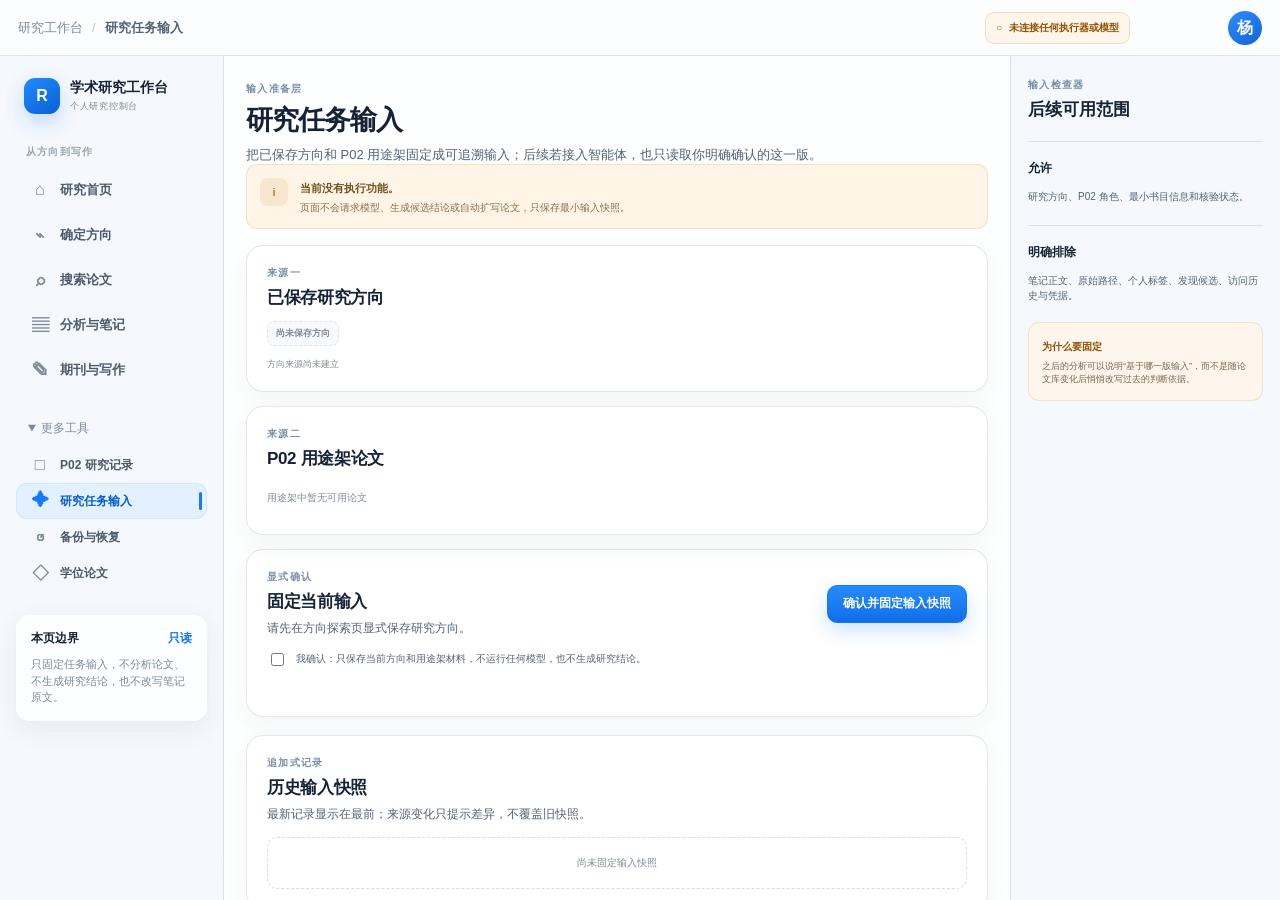
==== commit e38e4a89: "style: drop simulated app window frame Remove the macOS traffic lights, rounded window border, shado" ====
--- a/prototype/desktop/agent-tasks.html
+++ b/prototype/desktop/agent-tasks.html
@@ -12,11 +12,6 @@
   <body class="agent-tasks-page">
     <main class="app-window" aria-label="研究任务输入工作台">
       <header class="window-bar">
-        <div class="traffic-lights" aria-hidden="true">
-          <span class="traffic-light traffic-light--red"></span>
-          <span class="traffic-light traffic-light--yellow"></span>
-          <span class="traffic-light traffic-light--green"></span>
-        </div>
         <div class="window-context"><span class="context-kicker">研究工作台</span><span class="context-divider">/</span><strong>研究任务输入</strong></div>
         <div class="agent-model-boundary" role="status"><span aria-hidden="true">○</span>未连接任何执行器或模型</div>
         <div class="window-actions"><span class="avatar-button" aria-label="当前用户：杨">杨</span></div>
--- a/prototype/desktop/styles.css
+++ b/prototype/desktop/styles.css
@@ -16,7 +16,6 @@
   --amber: #c77818;
   --amber-deep: #915000;
   --amber-soft: #fff5e7;
-  --shadow: 0 30px 80px rgba(35, 52, 75, 0.18), 0 4px 18px rgba(35, 52, 75, 0.08);
   font-family: -apple-system, BlinkMacSystemFont, "SF Pro Display", "PingFang SC", "Microsoft YaHei", sans-serif;
 }
 
@@ -47,7 +46,7 @@
   margin: 0;
   height: 100vh;
   min-height: 0;
-  padding: 14px;
+  padding: 0;
   color: var(--ink);
   background:
     radial-gradient(circle at 16% 8%, rgba(255, 255, 255, 0.96), transparent 28%),
@@ -68,17 +67,14 @@
   min-height: 0;
   margin: 0;
   overflow: hidden;
-  border: 1px solid rgba(255, 255, 255, 0.92);
-  border-radius: 22px;
   background: rgba(246, 249, 252, 0.92);
-  box-shadow: var(--shadow);
   backdrop-filter: blur(26px) saturate(135%);
 }
 
 .window-bar {
   height: 56px;
   display: grid;
-  grid-template-columns: 160px 1fr minmax(320px, 430px) 112px;
+  grid-template-columns: 1fr minmax(320px, 430px) 112px;
   align-items: center;
   gap: 20px;
   padding: 0 18px;
@@ -86,12 +82,6 @@
   background: rgba(255, 255, 255, 0.68);
   backdrop-filter: blur(24px) saturate(150%);
 }
-
-.traffic-lights { display: flex; gap: 8px; align-items: center; }
-.traffic-light { width: 12px; height: 12px; border-radius: 50%; box-shadow: inset 0 0 0 0.5px rgba(0,0,0,.12); }
-.traffic-light--red { background: #ff5f57; }
-.traffic-light--yellow { background: #febc2e; }
-.traffic-light--green { background: #28c840; }
 
 .window-context { display: flex; gap: 9px; align-items: center; font-size: 13px; color: var(--ink-soft); }
 .context-kicker { color: var(--muted); }
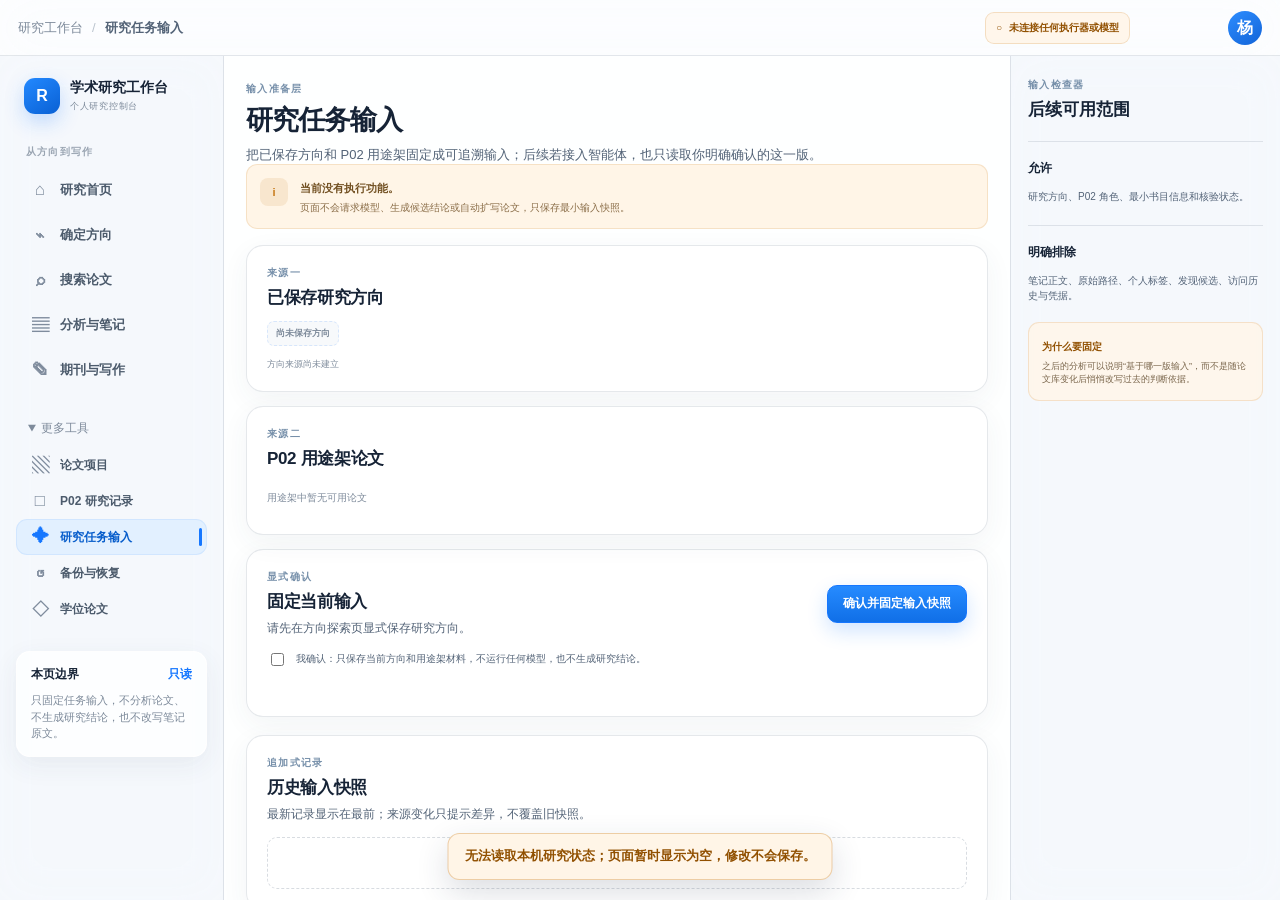
==== commit beb42705: "feat: add read-only paper project page with source links Registered paper project directories (paper" ====
--- a/prototype/desktop/agent-tasks.html
+++ b/prototype/desktop/agent-tasks.html
@@ -32,7 +32,8 @@
             <a class="nav-item" href="./p02-writing.html"><span aria-hidden="true">✎</span><span>期刊与写作</span></a>
             <details class="nav-more" open>
               <summary>更多工具</summary>
-              <a class="nav-item" href="./p02.html"><span aria-hidden="true">□</span><span>P02 研究记录</span></a>
+              <a class="nav-item" href="./paper-project.html"><span aria-hidden="true">▧</span><span>论文项目</span></a>
+<a class="nav-item" href="./p02.html"><span aria-hidden="true">□</span><span>P02 研究记录</span></a>
               <a class="nav-item nav-item--active" href="./agent-tasks.html" aria-current="page"><span aria-hidden="true">✦</span><span>研究任务输入</span></a>
               <a class="nav-item" href="../../local_library_output/desktop/state-transfer.html"><span aria-hidden="true">↺</span><span>备份与恢复</span></a>
               <a class="nav-item" href="./index.html#thesis"><span aria-hidden="true">◇</span><span>学位论文</span></a>
--- a/prototype/desktop/styles.css
+++ b/prototype/desktop/styles.css
@@ -1859,6 +1859,8 @@
 .p02-writing-page a:focus-visible,
 .p02-writing-page button:focus-visible { outline: 3px solid rgba(22,119,255,.25); outline-offset: 2px; }
 
+.workbench-state-alert { position: fixed; left: 50%; bottom: 20px; z-index: 50; max-width: min(560px, calc(100vw - 40px)); transform: translateX(-50%); padding: 12px 16px; border: 1px solid rgba(199,120,24,.32); border-radius: 12px; background: var(--amber-soft); color: var(--amber-deep); font-size: 13px; font-weight: 600; line-height: 1.6; box-shadow: 0 12px 32px rgba(35,52,75,.16); }
+.workbench-state-alert[hidden] { display: none; }
 .search-dialog { width: min(560px, calc(100vw - 80px)); padding: 0; border: 1px solid rgba(255,255,255,.9); border-radius: 18px; background: rgba(250,252,255,.96); color: var(--ink); box-shadow: 0 34px 100px rgba(26,41,62,.3); backdrop-filter: blur(28px); }
 .search-dialog::backdrop { background: rgba(30,44,63,.28); backdrop-filter: blur(8px); }
 .search-dialog form { padding: 22px; }
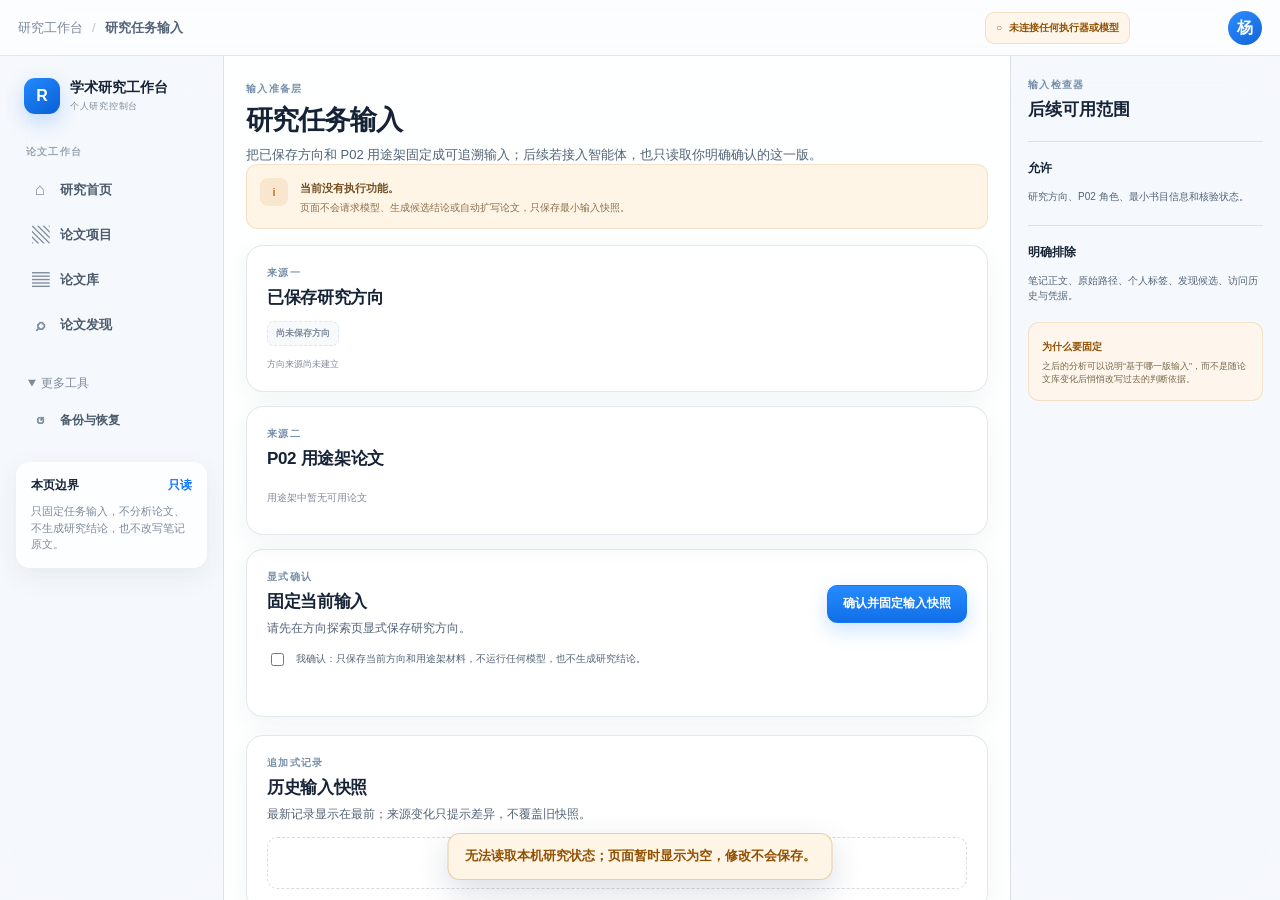
==== commit b63177c4: "feat: trim navigation to the four pages in use The main nav on all eight sidebar pages is now 研究首页, " ====
--- a/prototype/desktop/agent-tasks.html
+++ b/prototype/desktop/agent-tasks.html
@@ -24,19 +24,14 @@
             <span><strong>学术研究工作台</strong><small>个人研究控制台</small></span>
           </a>
 <nav class="primary-nav" aria-label="主导航">
-            <p class="nav-caption">从方向到写作</p>
+            <p class="nav-caption">论文工作台</p>
             <a class="nav-item" href="./index.html"><span aria-hidden="true">⌂</span><span>研究首页</span></a>
-            <a class="nav-item" href="./directions.html"><span aria-hidden="true">⌁</span><span>确定方向</span></a>
-            <a class="nav-item" href="../../local_library_output/desktop/discovery.html"><span aria-hidden="true">⌕</span><span>搜索论文</span></a>
-            <a class="nav-item" href="../../local_library_output/desktop/library.html"><span aria-hidden="true">▤</span><span>分析与笔记</span></a>
-            <a class="nav-item" href="./p02-writing.html"><span aria-hidden="true">✎</span><span>期刊与写作</span></a>
+            <a class="nav-item" href="./paper-project.html"><span aria-hidden="true">▧</span><span>论文项目</span></a>
+            <a class="nav-item" href="../../local_library_output/desktop/library.html"><span aria-hidden="true">▤</span><span>论文库</span></a>
+            <a class="nav-item" href="../../local_library_output/desktop/discovery.html"><span aria-hidden="true">⌕</span><span>论文发现</span></a>
             <details class="nav-more" open>
               <summary>更多工具</summary>
-              <a class="nav-item" href="./paper-project.html"><span aria-hidden="true">▧</span><span>论文项目</span></a>
-<a class="nav-item" href="./p02.html"><span aria-hidden="true">□</span><span>P02 研究记录</span></a>
-              <a class="nav-item nav-item--active" href="./agent-tasks.html" aria-current="page"><span aria-hidden="true">✦</span><span>研究任务输入</span></a>
               <a class="nav-item" href="../../local_library_output/desktop/state-transfer.html"><span aria-hidden="true">↺</span><span>备份与恢复</span></a>
-              <a class="nav-item" href="./index.html#thesis"><span aria-hidden="true">◇</span><span>学位论文</span></a>
             </details>
           </nav>
           <section class="sidebar-plan" aria-labelledby="snapshot-boundary-title">
--- a/prototype/desktop/styles.css
+++ b/prototype/desktop/styles.css
@@ -2077,3 +2077,10 @@
   .state-transfer-page .state-transfer-apply { grid-template-columns: minmax(0, 1fr) minmax(300px, .9fr); }
   .state-transfer-page .state-transfer-apply .button { grid-column: 2; justify-self: end; }
 }
+
+.home-project-list { display: grid; gap: 8px; margin: 14px 0 0; padding: 0; list-style: none; }
+.home-project { display: flex; align-items: center; justify-content: space-between; gap: 12px; padding: 12px 14px; border: 1px solid var(--line); border-radius: 12px; background: var(--surface-subtle); }
+.home-project strong { font-size: 15px; }
+.home-project-unavailable { color: var(--amber-deep); font-size: 12px; }
+.home-project-empty { color: var(--muted); font-size: 13px; }
+.home-library-links { display: flex; gap: 16px; }
